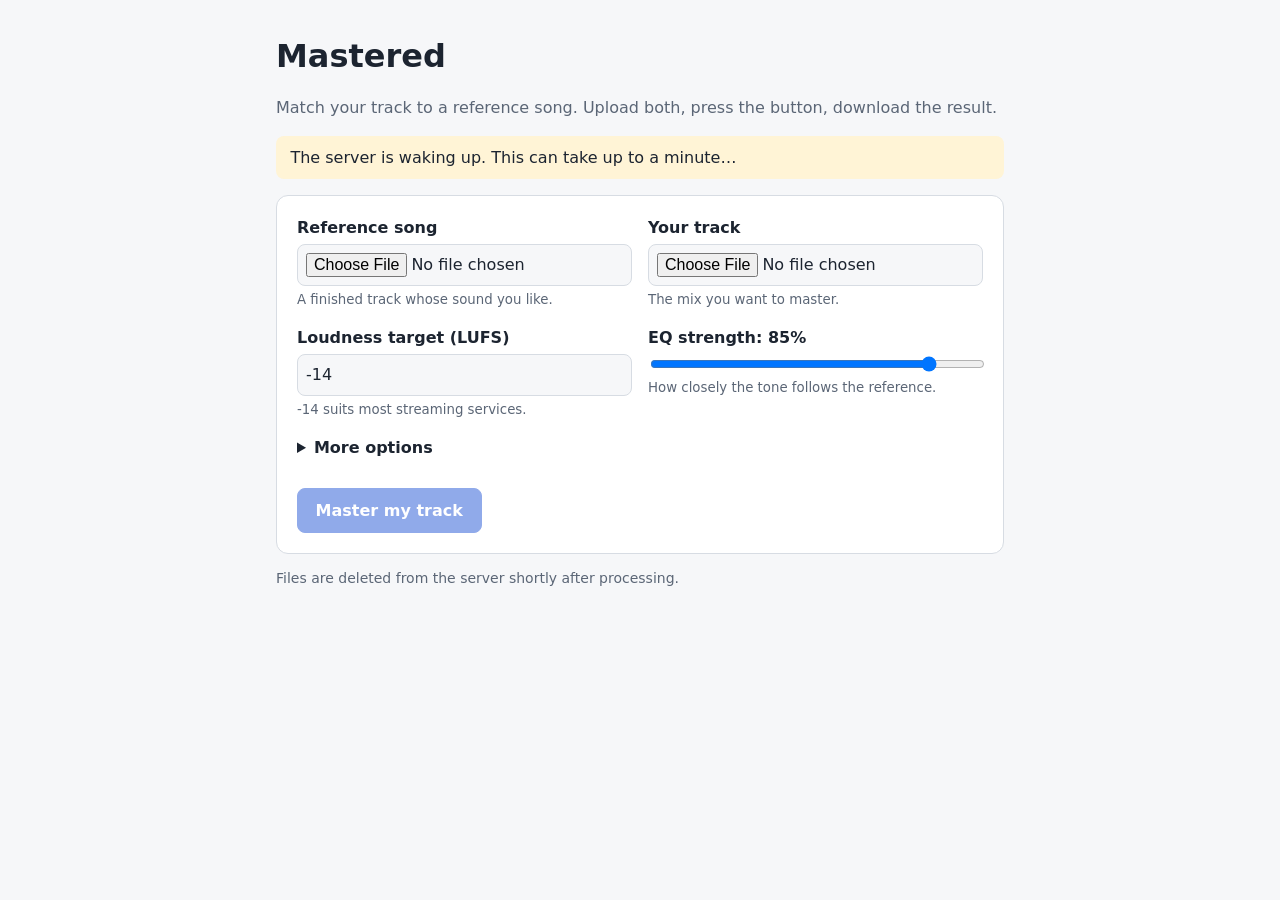
==== web/static/index.html @ 98c95085 "feat: Implement login functionality and account management UI" ====
<!doctype html>
<html lang="en">
<head>
<meta charset="utf-8">
<meta name="viewport" content="width=device-width, initial-scale=1">
<meta name="color-scheme" content="light dark">
<title>Mastered</title>
<link rel="stylesheet" href="style.css">
<script src="app.js" defer></script>
</head>
<body>
<header class="site-header">
  <h1>Mastered</h1>
  <p>Match your track to a reference song. Upload both, press the button, download the result.</p>
  <div id="account" class="account" hidden>
    <span id="account-name"></span>
    <button id="logout" type="button">Sign out</button>
  </div>
</header>
<main>
  <p id="server-status" class="notice" role="status">Connecting to the server…</p>

  <form id="job-form" novalidate>
    <div class="grid two">
      <div class="field">
        <label for="reference">Reference song</label>
        <input id="reference" name="reference" type="file" accept=".wav,audio/wav,audio/x-wav">
        <small>A finished track whose sound you like.</small>
      </div>
      <div class="field">
        <label for="track">Your track</label>
        <input id="track" name="track" type="file" accept=".wav,audio/wav,audio/x-wav">
        <small>The mix you want to master.</small>
      </div>
    </div>

    <p id="formats-hint" class="hint"></p>

    <div class="grid two">
      <div class="field">
        <label for="target">Loudness target (LUFS)</label>
        <input id="target" name="target_lufs" type="number" min="-60" max="-1" step="any" value="-14" list="target-presets">
        <datalist id="target-presets">
          <option value="-16"></option>
          <option value="-14"></option>
          <option value="-11"></option>
          <option value="-9"></option>
        </datalist>
        <small>-14 suits most streaming services.</small>
      </div>
      <div class="field">
        <label for="aggressiveness">EQ strength: <output id="aggressiveness-value">85%</output></label>
        <input id="aggressiveness" name="aggressiveness" type="range" min="0" max="100" step="5" value="85">
        <small>How closely the tone follows the reference.</small>
      </div>
    </div>

    <details>
      <summary>More options</summary>
      <div class="grid two">
        <div class="field">
          <label for="ceiling">Peak ceiling (dBTP)</label>
          <input id="ceiling" name="ceiling_db" type="number" min="-12" max="0" step="any" value="-1">
        </div>
        <div class="field">
          <label for="bands">Maximum EQ bands</label>
          <input id="bands" name="bands" type="number" min="0" max="32" step="1" value="8">
        </div>
        <div class="field">
          <label for="bit-depth">Output format</label>
          <select id="bit-depth" name="bit_depth">
            <option value="0">Same as your track</option>
            <option value="16">16-bit</option>
            <option value="24">24-bit</option>
            <option value="32">32-bit float</option>
          </select>
        </div>
        <div class="field">
          <label for="precision">Loudness precision</label>
          <select id="precision" name="precision">
            <option value="fast">Fast (about 0.25 LU)</option>
            <option value="normal" selected>Normal (about 0.1 LU)</option>
            <option value="high">High (about 0.05 LU, slower)</option>
          </select>
        </div>
      </div>
      <div class="checks">
        <label><input type="checkbox" id="mid-side" checked> Mid/side EQ</label>
        <label><input type="checkbox" id="match-width" checked> Match stereo width</label>
        <label><input type="checkbox" id="dynamics"> Match dynamics (multiband compression)</label>
        <label><input type="checkbox" id="soft-clip"> Soft clipper before the limiter</label>
        <label><input type="checkbox" id="dither" checked> Dither (16 and 24-bit)</label>
        <label><input type="checkbox" id="noise-shaping"> Noise shaping</label>
      </div>
    </details>

    <p id="form-message" class="form-error" role="alert" hidden></p>
    <button id="submit" type="submit" class="primary" disabled>Master my track</button>
  </form>

  <section id="progress-panel" class="panel" hidden aria-live="polite">
    <h2 id="progress-title">Working</h2>
    <progress id="progress-bar" max="100" value="0"></progress>
    <p id="progress-message"></p>
    <p class="hint">Mastering runs on a small free server, so longer songs can take a few minutes. You can leave this page open.</p>
    <button id="cancel" type="button">Cancel</button>
  </section>

  <section id="error-panel" class="panel error" hidden role="alert">
    <h2>Something went wrong</h2>
    <p id="error-message"></p>
    <button id="retry" type="button">Back to the form</button>
  </section>

  <section id="result-panel" class="panel" hidden>
    <h2>Your master is ready</h2>
    <p><a id="download" class="button primary" href="#" download>Download WAV</a></p>
    <ul id="warnings" class="warnings" hidden></ul>

    <section id="player" class="player" hidden aria-label="Listen to the result">
      <h3>Listen</h3>
      <div id="player-media"></div>
      <div class="player-row">
        <button id="play" type="button" class="primary">Play</button>
        <input id="seek" type="range" min="0" max="1000" step="1" value="0" aria-label="Seek">
        <span id="time" class="time">0:00 / 0:00</span>
      </div>
      <div class="player-row">
        <div class="segmented" role="group" aria-label="Which version to hear">
          <button id="hear-original" type="button" aria-pressed="false">Original</button>
          <button id="hear-mastered" type="button" aria-pressed="true">Mastered</button>
        </div>
        <label class="inline"><input type="checkbox" id="match-level" checked> Match loudness</label>
      </div>
      <p id="player-note" class="hint" role="status"></p>
    </section>

    <h3>Measurements</h3>
    <div class="table-wrap">
      <table>
        <thead>
          <tr><th scope="col">Track</th><th scope="col">Loudness</th><th scope="col">True peak</th><th scope="col">Range</th><th scope="col">Stereo correlation</th></tr>
        </thead>
        <tbody id="measurements"></tbody>
      </table>
    </div>
    <p id="gain-summary" class="hint"></p>

    <div id="charts"></div>

    <button id="again" type="button">Master another track</button>
  </section>
</main>
<footer class="site-footer">
  <p>Files are deleted from the server shortly after processing. <span id="limits"></span></p>
</footer>
</body>
</html>
---- web/static/style.css ----
:root {
  --bg: #f6f7f9;
  --surface: #ffffff;
  --text: #1c2430;
  --muted: #5b6676;
  --border: #d7dce3;
  --accent: #2457d6;
  --accent-text: #ffffff;
  --danger: #b3261e;
  --danger-bg: #fdecea;
  --warn-bg: #fff4d6;
  --curve-target: #8a94a6;
  --curve-fit: #2457d6;
}

@media (prefers-color-scheme: dark) {
  :root {
    --bg: #12161c;
    --surface: #1b212a;
    --text: #e8ecf2;
    --muted: #9aa5b5;
    --border: #2d3644;
    --accent: #6d98ff;
    --accent-text: #0b1020;
    --danger: #ff8a80;
    --danger-bg: #3a1d1b;
    --warn-bg: #3a3118;
    --curve-target: #8a94a6;
    --curve-fit: #6d98ff;
  }
}

* {
  box-sizing: border-box;
}

[hidden] {
  display: none !important;
}

body {
  margin: 0;
  background: var(--bg);
  color: var(--text);
  font: 16px/1.5 system-ui, -apple-system, "Segoe UI", Roboto, sans-serif;
}

.site-header,
main,
.site-footer {
  max-width: 760px;
  margin: 0 auto;
  padding: 0 1rem;
}

.site-header {
  padding-top: 2rem;
}

.site-header h1 {
  margin: 0 0 0.25rem;
  font-size: 2rem;
}

.site-header p,
.site-footer p,
small,
.hint {
  color: var(--muted);
}

.site-footer {
  padding-bottom: 2rem;
  font-size: 0.875rem;
}

form,
.panel {
  background: var(--surface);
  border: 1px solid var(--border);
  border-radius: 12px;
  padding: 1.25rem;
  margin-top: 1rem;
}

.panel.error {
  border-color: var(--danger);
  background: var(--danger-bg);
}

.panel h2,
.panel h3 {
  margin-top: 0;
}

.notice {
  margin: 1rem 0 0;
  padding: 0.6rem 0.9rem;
  border-radius: 8px;
  background: var(--warn-bg);
}

.grid {
  display: grid;
  gap: 1rem;
  margin-bottom: 1rem;
}

.grid.two {
  grid-template-columns: repeat(auto-fit, minmax(260px, 1fr));
}

.field {
  display: flex;
  flex-direction: column;
  gap: 0.25rem;
}

label {
  font-weight: 600;
}

input[type="number"],
input[type="file"],
select {
  width: 100%;
  padding: 0.5rem;
  border: 1px solid var(--border);
  border-radius: 8px;
  background: var(--bg);
  color: var(--text);
  font: inherit;
}

input[type="range"] {
  width: 100%;
}

details {
  margin-bottom: 1rem;
}

summary {
  cursor: pointer;
  font-weight: 600;
  margin-bottom: 0.75rem;
}

.checks {
  display: grid;
  gap: 0.4rem;
}

.checks label {
  font-weight: 400;
}

button,
.button {
  display: inline-block;
  padding: 0.6rem 1.1rem;
  border: 1px solid var(--border);
  border-radius: 8px;
  background: var(--surface);
  color: var(--text);
  font: inherit;
  text-decoration: none;
  cursor: pointer;
}

button.primary,
.button.primary {
  border-color: var(--accent);
  background: var(--accent);
  color: var(--accent-text);
  font-weight: 600;
}

button:disabled {
  opacity: 0.5;
  cursor: not-allowed;
}

:focus-visible {
  outline: 3px solid var(--accent);
  outline-offset: 2px;
}

progress {
  width: 100%;
  height: 1.1rem;
}

.table-wrap {
  overflow-x: auto;
}

table {
  width: 100%;
  border-collapse: collapse;
  font-size: 0.95rem;
}

th,
td {
  padding: 0.4rem 0.6rem;
  border-bottom: 1px solid var(--border);
  text-align: right;
  white-space: nowrap;
}

th:first-child,
td:first-child {
  text-align: left;
}

.warnings {
  padding: 0.6rem 0.9rem 0.6rem 2rem;
  border-radius: 8px;
  background: var(--warn-bg);
}

.chart-block {
  margin: 1.5rem 0;
}

.chart-block svg {
  display: block;
  width: 100%;
  height: auto;
}

.chart-axis {
  stroke: var(--border);
  stroke-width: 1;
}

.chart-label {
  fill: var(--muted);
  font-size: 11px;
}

.chart-target {
  fill: none;
  stroke: var(--curve-target);
  stroke-width: 2;
  stroke-dasharray: 5 4;
}

.chart-fit {
  fill: none;
  stroke: var(--curve-fit);
  stroke-width: 2.5;
}

.legend {
  display: flex;
  gap: 1rem;
  font-size: 0.875rem;
  color: var(--muted);
}

.form-error {
  margin: 0 0 1rem;
  padding: 0.6rem 0.9rem;
  border-radius: 8px;
  background: var(--danger-bg);
  color: var(--danger);
}

.hint {
  margin: 0.25rem 0 1rem;
}

.player {
  margin: 1.5rem 0;
}

.player-row {
  display: flex;
  flex-wrap: wrap;
  align-items: center;
  gap: 0.75rem;
  margin-bottom: 0.75rem;
}

.player-row input[type="range"] {
  flex: 1 1 160px;
  min-width: 120px;
}

.time {
  min-width: 5.5rem;
  color: var(--muted);
  font-variant-numeric: tabular-nums;
  text-align: right;
}

.segmented {
  display: inline-flex;
}

.segmented button {
  border-radius: 0;
}

.segmented button:first-child {
  border-radius: 8px 0 0 8px;
}

.segmented button:last-child {
  border-radius: 0 8px 8px 0;
  margin-left: -1px;
}

.segmented button[aria-pressed="true"] {
  border-color: var(--accent);
  background: var(--accent);
  color: var(--accent-text);
  font-weight: 600;
}

label.inline {
  display: inline-flex;
  align-items: center;
  gap: 0.4rem;
  font-weight: 400;
}

.account {
  display: flex;
  flex-wrap: wrap;
  align-items: center;
  gap: 0.75rem;
  margin-top: 0.75rem;
  color: var(--muted);
}

.login {
  max-width: 420px;
  margin-left: auto;
  margin-right: auto;
}

.login .field {
  margin-bottom: 1rem;
}
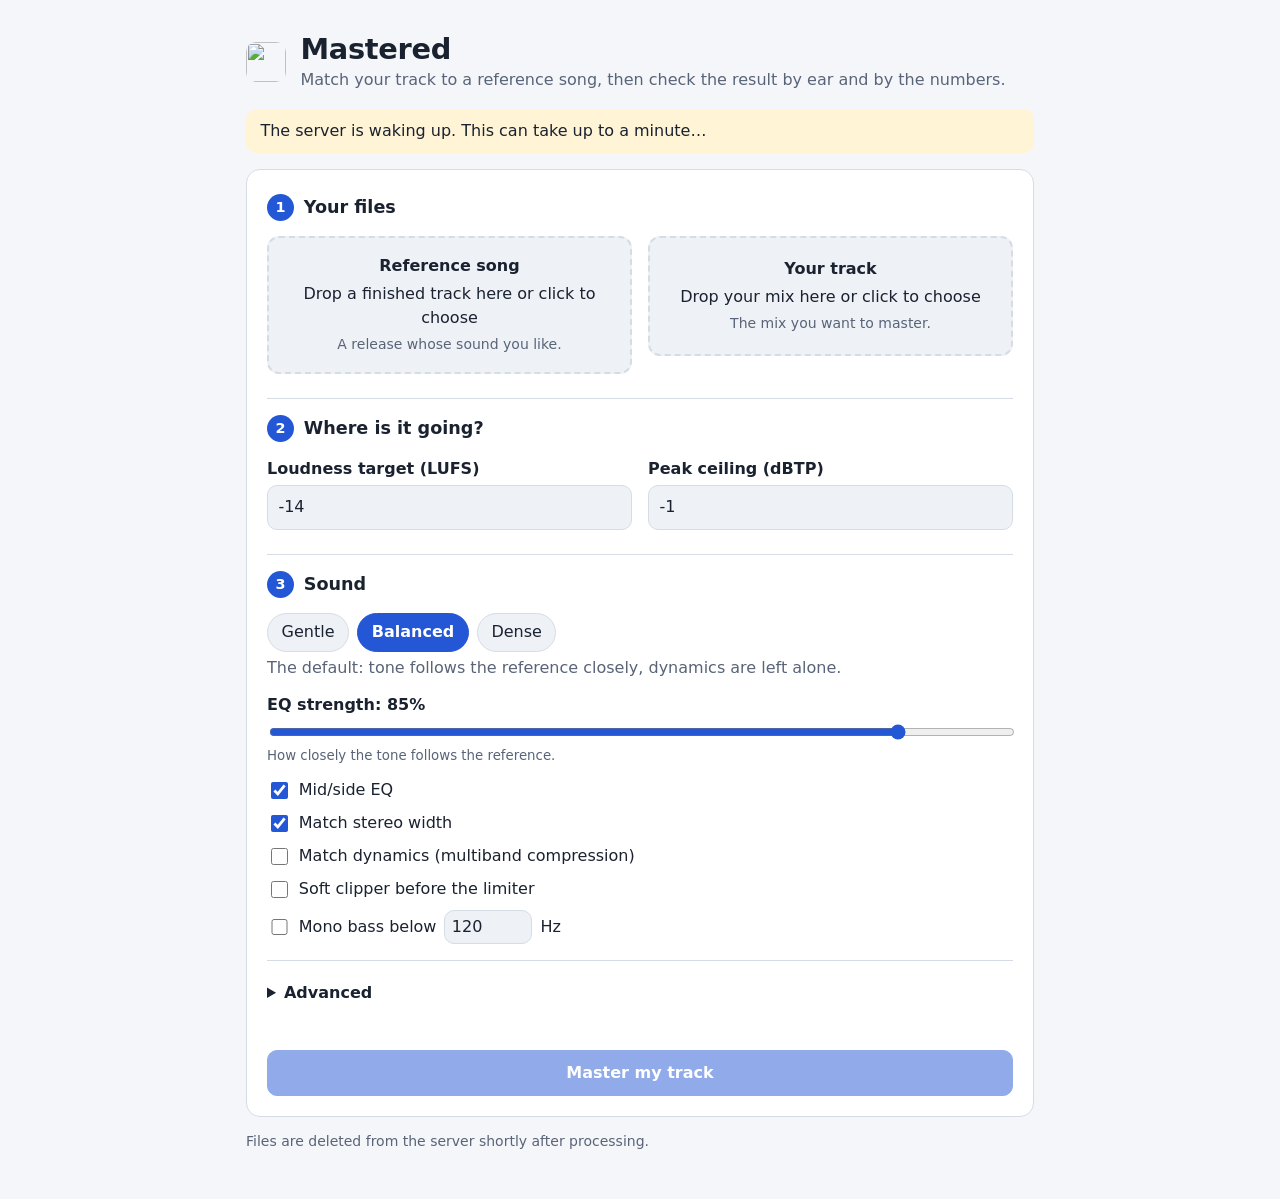
==== commit 30168d48: "Enhance UI and UX of the mastering tool" ====
--- a/web/static/index.html
+++ b/web/static/index.html
@@ -3,15 +3,21 @@
 <head>
 <meta charset="utf-8">
 <meta name="viewport" content="width=device-width, initial-scale=1">
-<meta name="color-scheme" content="light dark">
+<meta name="color-scheme" content="dark light">
+<link rel="icon" href="/favicon.svg" type="image/svg+xml">
 <title>Mastered</title>
 <link rel="stylesheet" href="style.css">
 <script src="app.js" defer></script>
 </head>
 <body>
 <header class="site-header">
-  <h1>Mastered</h1>
-  <p>Match your track to a reference song. Upload both, press the button, download the result.</p>
+  <div class="brand">
+    <img class="logo" src="/favicon.svg" alt="" width="40" height="40">
+    <div>
+      <h1>Mastered</h1>
+      <p>Match your track to a reference song, then check the result by ear and by the numbers.</p>
+    </div>
+  </div>
   <div id="account" class="account" hidden>
     <span id="account-name"></span>
     <button id="logout" type="button">Sign out</button>
@@ -21,47 +27,71 @@
   <p id="server-status" class="notice" role="status">Connecting to the server…</p>
 
   <form id="job-form" novalidate>
-    <div class="grid two">
-      <div class="field">
-        <label for="reference">Reference song</label>
-        <input id="reference" name="reference" type="file" accept=".wav,audio/wav,audio/x-wav">
-        <small>A finished track whose sound you like.</small>
-      </div>
-      <div class="field">
-        <label for="track">Your track</label>
-        <input id="track" name="track" type="file" accept=".wav,audio/wav,audio/x-wav">
-        <small>The mix you want to master.</small>
-      </div>
-    </div>
-
-    <p id="formats-hint" class="hint"></p>
-
-    <div class="grid two">
-      <div class="field">
-        <label for="target">Loudness target (LUFS)</label>
-        <input id="target" name="target_lufs" type="number" min="-60" max="-1" step="any" value="-14" list="target-presets">
-        <datalist id="target-presets">
-          <option value="-16"></option>
-          <option value="-14"></option>
-          <option value="-11"></option>
-          <option value="-9"></option>
-        </datalist>
-        <small>-14 suits most streaming services.</small>
-      </div>
+    <section class="step" aria-labelledby="step-files">
+      <h2 id="step-files"><span class="num">1</span>Your files</h2>
+      <div class="grid two">
+        <div class="field">
+          <label class="dropzone" id="drop-reference" for="reference">
+            <span class="drop-title">Reference song</span>
+            <span class="drop-name" id="reference-name">Drop a finished track here or click to choose</span>
+            <span class="drop-hint">A release whose sound you like.</span>
+          </label>
+          <input id="reference" name="reference" type="file" class="file-input" accept=".wav,audio/wav,audio/x-wav">
+        </div>
+        <div class="field">
+          <label class="dropzone" id="drop-track" for="track">
+            <span class="drop-title">Your track</span>
+            <span class="drop-name" id="track-name">Drop your mix here or click to choose</span>
+            <span class="drop-hint">The mix you want to master.</span>
+          </label>
+          <input id="track" name="track" type="file" class="file-input" accept=".wav,audio/wav,audio/x-wav">
+        </div>
+      </div>
+      <p id="formats-hint" class="hint"></p>
+    </section>
+
+    <section class="step" aria-labelledby="step-target">
+      <h2 id="step-target"><span class="num">2</span>Where is it going?</h2>
+      <div id="preset-chips" class="chips" role="group" aria-label="Loudness presets"></div>
+      <p id="preset-note" class="hint" role="status"></p>
+      <div class="grid two">
+        <div class="field">
+          <label for="target">Loudness target (LUFS)</label>
+          <input id="target" name="target_lufs" type="number" min="-60" max="-1" step="any" value="-14">
+        </div>
+        <div class="field">
+          <label for="ceiling">Peak ceiling (dBTP)</label>
+          <input id="ceiling" name="ceiling_db" type="number" min="-12" max="0" step="any" value="-1">
+        </div>
+      </div>
+    </section>
+
+    <section class="step" aria-labelledby="step-sound">
+      <h2 id="step-sound"><span class="num">3</span>Sound</h2>
+      <div class="chips" role="group" aria-label="Style">
+        <button type="button" class="chip" data-style="gentle" aria-pressed="false">Gentle</button>
+        <button type="button" class="chip" data-style="balanced" aria-pressed="true">Balanced</button>
+        <button type="button" class="chip" data-style="punchy" aria-pressed="false">Dense</button>
+      </div>
+      <p id="style-note" class="hint"></p>
       <div class="field">
         <label for="aggressiveness">EQ strength: <output id="aggressiveness-value">85%</output></label>
         <input id="aggressiveness" name="aggressiveness" type="range" min="0" max="100" step="5" value="85">
         <small>How closely the tone follows the reference.</small>
       </div>
-    </div>
-
-    <details>
-      <summary>More options</summary>
+      <div class="checks">
+        <label><input type="checkbox" id="mid-side" checked> Mid/side EQ</label>
+        <label><input type="checkbox" id="match-width" checked> Match stereo width</label>
+        <label><input type="checkbox" id="dynamics"> Match dynamics (multiband compression)</label>
+        <label><input type="checkbox" id="soft-clip"> Soft clipper before the limiter</label>
+        <label class="with-input"><input type="checkbox" id="mono-bass"> Mono bass below
+          <input id="mono-bass-hz" type="number" min="20" max="500" step="10" value="120" aria-label="Mono bass frequency in hertz"> Hz</label>
+      </div>
+    </section>
+
+    <details class="step">
+      <summary>Advanced</summary>
       <div class="grid two">
-        <div class="field">
-          <label for="ceiling">Peak ceiling (dBTP)</label>
-          <input id="ceiling" name="ceiling_db" type="number" min="-12" max="0" step="any" value="-1">
-        </div>
         <div class="field">
           <label for="bands">Maximum EQ bands</label>
           <input id="bands" name="bands" type="number" min="0" max="32" step="1" value="8">
@@ -85,21 +115,18 @@
         </div>
       </div>
       <div class="checks">
-        <label><input type="checkbox" id="mid-side" checked> Mid/side EQ</label>
-        <label><input type="checkbox" id="match-width" checked> Match stereo width</label>
-        <label><input type="checkbox" id="dynamics"> Match dynamics (multiband compression)</label>
-        <label><input type="checkbox" id="soft-clip"> Soft clipper before the limiter</label>
         <label><input type="checkbox" id="dither" checked> Dither (16 and 24-bit)</label>
         <label><input type="checkbox" id="noise-shaping"> Noise shaping</label>
       </div>
     </details>
 
     <p id="form-message" class="form-error" role="alert" hidden></p>
-    <button id="submit" type="submit" class="primary" disabled>Master my track</button>
+    <button id="submit" type="submit" class="primary wide" disabled>Master my track</button>
   </form>
 
   <section id="progress-panel" class="panel" hidden aria-live="polite">
     <h2 id="progress-title">Working</h2>
+    <ol id="progress-steps" class="steps-list"></ol>
     <progress id="progress-bar" max="100" value="0"></progress>
     <p id="progress-message"></p>
     <p class="hint">Mastering runs on a small free server, so longer songs can take a few minutes. You can leave this page open.</p>
@@ -112,14 +139,24 @@
     <button id="retry" type="button">Back to the form</button>
   </section>
 
-  <section id="result-panel" class="panel" hidden>
-    <h2>Your master is ready</h2>
-    <p><a id="download" class="button primary" href="#" download>Download WAV</a></p>
+  <section id="result-panel" class="result" hidden>
+    <div class="panel hero">
+      <div>
+        <h2>Your master is ready</h2>
+        <p id="hero-summary" class="hint"></p>
+      </div>
+      <a id="download" class="button primary" href="#" download>Download WAV</a>
+    </div>
+
+    <div id="stats" class="stats"></div>
     <ul id="warnings" class="warnings" hidden></ul>
 
-    <section id="player" class="player" hidden aria-label="Listen to the result">
-      <h3>Listen</h3>
+    <div class="panel" id="player" hidden>
+      <h3>Compare</h3>
       <div id="player-media"></div>
+      <div class="wave-wrap">
+        <canvas id="wave" class="wave" height="120" role="img" aria-label="Waveform of the selected version. Click to seek."></canvas>
+      </div>
       <div class="player-row">
         <button id="play" type="button" class="primary">Play</button>
         <input id="seek" type="range" min="0" max="1000" step="1" value="0" aria-label="Seek">
@@ -127,28 +164,51 @@
       </div>
       <div class="player-row">
         <div class="segmented" role="group" aria-label="Which version to hear">
-          <button id="hear-original" type="button" aria-pressed="false">Original</button>
-          <button id="hear-mastered" type="button" aria-pressed="true">Mastered</button>
+          <button id="hear-original" type="button" aria-pressed="false">A · Original</button>
+          <button id="hear-mastered" type="button" aria-pressed="true">B · Mastered</button>
         </div>
         <label class="inline"><input type="checkbox" id="match-level" checked> Match loudness</label>
       </div>
       <p id="player-note" class="hint" role="status"></p>
-    </section>
-
-    <h3>Measurements</h3>
-    <div class="table-wrap">
-      <table>
-        <thead>
-          <tr><th scope="col">Track</th><th scope="col">Loudness</th><th scope="col">True peak</th><th scope="col">Range</th><th scope="col">Stereo correlation</th></tr>
-        </thead>
-        <tbody id="measurements"></tbody>
-      </table>
-    </div>
-    <p id="gain-summary" class="hint"></p>
-
-    <div id="charts"></div>
-
-    <button id="again" type="button">Master another track</button>
+      <p class="hint keys">Keys: Space play or pause, A and B switch version, left and right arrows move 5 seconds.</p>
+    </div>
+
+    <div class="panel">
+      <h3>Measurements</h3>
+      <div class="table-wrap">
+        <table>
+          <thead>
+            <tr><th scope="col">Track</th><th scope="col">Loudness</th><th scope="col">True peak</th><th scope="col">Range</th><th scope="col">Peak to loudness</th><th scope="col">Stereo correlation</th><th scope="col">Mono fold</th></tr>
+          </thead>
+          <tbody id="measurements"></tbody>
+        </table>
+      </div>
+      <p id="gain-summary" class="hint"></p>
+      <p id="limiter-summary" class="hint"></p>
+    </div>
+
+    <div class="panel">
+      <h3>On streaming services</h3>
+      <p class="hint">Estimated level change if a service normalises this master to its target. Services differ in whether they also turn quiet tracks up.</p>
+      <div class="table-wrap">
+        <table>
+          <thead><tr><th scope="col">Service</th><th scope="col">Target</th><th scope="col">Level change</th><th scope="col">Peak ceiling</th></tr></thead>
+          <tbody id="platforms"></tbody>
+        </table>
+      </div>
+    </div>
+
+    <div class="panel">
+      <h3>Tone compared with the reference</h3>
+      <div id="spectrum"></div>
+    </div>
+
+    <div class="panel">
+      <h3>EQ</h3>
+      <div id="charts"></div>
+    </div>
+
+    <button id="again" type="button" class="wide">Master another track</button>
   </section>
 </main>
 <footer class="site-footer">
--- a/web/static/style.css
+++ b/web/static/style.css
@@ -1,32 +1,48 @@
 :root {
-  --bg: #f6f7f9;
-  --surface: #ffffff;
-  --text: #1c2430;
-  --muted: #5b6676;
-  --border: #d7dce3;
-  --accent: #2457d6;
-  --accent-text: #ffffff;
-  --danger: #b3261e;
-  --danger-bg: #fdecea;
-  --warn-bg: #fff4d6;
-  --curve-target: #8a94a6;
-  --curve-fit: #2457d6;
-}
-
-@media (prefers-color-scheme: dark) {
+  color-scheme: dark;
+  --bg: #0e1116;
+  --surface: #171c24;
+  --surface-2: #1e2530;
+  --text: #e9edf3;
+  --muted: #9ba6b6;
+  --border: #2a3342;
+  --accent: #6ea0ff;
+  --accent-strong: #4a82f5;
+  --accent-text: #08101f;
+  --good: #4cc38a;
+  --danger: #ff8a80;
+  --danger-bg: #3a1d1b;
+  --warn-bg: #3a3118;
+  --curve-target: #9ba6b6;
+  --curve-fit: #6ea0ff;
+  --curve-input: #8a94a6;
+  --curve-reference: #f0b35a;
+  --wave-back: #3a4558;
+  --wave-front: #6ea0ff;
+}
+
+@media (prefers-color-scheme: light) {
   :root {
-    --bg: #12161c;
-    --surface: #1b212a;
-    --text: #e8ecf2;
-    --muted: #9aa5b5;
-    --border: #2d3644;
-    --accent: #6d98ff;
-    --accent-text: #0b1020;
-    --danger: #ff8a80;
-    --danger-bg: #3a1d1b;
-    --warn-bg: #3a3118;
-    --curve-target: #8a94a6;
-    --curve-fit: #6d98ff;
+    color-scheme: light;
+    --bg: #f4f6f9;
+    --surface: #ffffff;
+    --surface-2: #eef1f6;
+    --text: #1a2230;
+    --muted: #596478;
+    --border: #d6dce6;
+    --accent: #2457d6;
+    --accent-strong: #1b45b0;
+    --accent-text: #ffffff;
+    --good: #12805a;
+    --danger: #b3261e;
+    --danger-bg: #fdecea;
+    --warn-bg: #fff4d6;
+    --curve-target: #6b7587;
+    --curve-fit: #2457d6;
+    --curve-input: #7b8598;
+    --curve-reference: #c27a0e;
+    --wave-back: #c3cbd9;
+    --wave-front: #2457d6;
   }
 }
 
@@ -42,13 +58,13 @@
   margin: 0;
   background: var(--bg);
   color: var(--text);
-  font: 16px/1.5 system-ui, -apple-system, "Segoe UI", Roboto, sans-serif;
+  font: 16px/1.55 system-ui, -apple-system, "Segoe UI", Roboto, "Helvetica Neue", sans-serif;
 }
 
 .site-header,
 main,
 .site-footer {
-  max-width: 760px;
+  max-width: 820px;
   margin: 0 auto;
   padding: 0 1rem;
 }
@@ -57,9 +73,22 @@
   padding-top: 2rem;
 }
 
+.brand {
+  display: flex;
+  align-items: center;
+  gap: 0.9rem;
+}
+
+.logo {
+  border-radius: 10px;
+  flex: none;
+}
+
 .site-header h1 {
-  margin: 0 0 0.25rem;
-  font-size: 2rem;
+  margin: 0;
+  font-size: 1.8rem;
+  line-height: 1.2;
+  letter-spacing: -0.01em;
 }
 
 .site-header p,
@@ -69,6 +98,10 @@
   color: var(--muted);
 }
 
+.site-header p {
+  margin: 0.1rem 0 0;
+}
+
 .site-footer {
   padding-bottom: 2rem;
   font-size: 0.875rem;
@@ -78,9 +111,43 @@
 .panel {
   background: var(--surface);
   border: 1px solid var(--border);
-  border-radius: 12px;
+  border-radius: 14px;
   padding: 1.25rem;
   margin-top: 1rem;
+}
+
+form#job-form {
+  padding: 0.5rem 1.25rem 1.25rem;
+}
+
+.step {
+  padding: 1rem 0;
+  border-bottom: 1px solid var(--border);
+}
+
+details.step {
+  border-bottom: 0;
+}
+
+.step h2 {
+  display: flex;
+  align-items: center;
+  gap: 0.6rem;
+  margin: 0 0 0.9rem;
+  font-size: 1.1rem;
+}
+
+.num {
+  display: inline-flex;
+  align-items: center;
+  justify-content: center;
+  width: 1.7rem;
+  height: 1.7rem;
+  border-radius: 50%;
+  background: var(--accent);
+  color: var(--accent-text);
+  font-size: 0.9rem;
+  font-weight: 700;
 }
 
 .panel.error {
@@ -96,18 +163,18 @@
 .notice {
   margin: 1rem 0 0;
   padding: 0.6rem 0.9rem;
-  border-radius: 8px;
+  border-radius: 10px;
   background: var(--warn-bg);
 }
 
 .grid {
   display: grid;
   gap: 1rem;
-  margin-bottom: 1rem;
+  margin-bottom: 0.5rem;
 }
 
 .grid.two {
-  grid-template-columns: repeat(auto-fit, minmax(260px, 1fr));
+  grid-template-columns: repeat(auto-fit, minmax(240px, 1fr));
 }
 
 .field {
@@ -121,38 +188,123 @@
 }
 
 input[type="number"],
-input[type="file"],
+input[type="text"],
+input[type="password"],
 select {
   width: 100%;
-  padding: 0.5rem;
+  padding: 0.55rem 0.65rem;
   border: 1px solid var(--border);
-  border-radius: 8px;
-  background: var(--bg);
+  border-radius: 10px;
+  background: var(--surface-2);
   color: var(--text);
   font: inherit;
 }
 
 input[type="range"] {
   width: 100%;
-}
-
-details {
-  margin-bottom: 1rem;
+  accent-color: var(--accent);
+}
+
+input[type="checkbox"] {
+  accent-color: var(--accent);
+  width: 1.05rem;
+  height: 1.05rem;
+}
+
+.file-input {
+  position: absolute;
+  width: 1px;
+  height: 1px;
+  opacity: 0;
+  overflow: hidden;
+  pointer-events: none;
+}
+
+.dropzone {
+  display: flex;
+  flex-direction: column;
+  justify-content: center;
+  gap: 0.2rem;
+  min-height: 7.5rem;
+  padding: 1rem;
+  border: 2px dashed var(--border);
+  border-radius: 12px;
+  background: var(--surface-2);
+  font-weight: 400;
+  text-align: center;
+  cursor: pointer;
+  transition: border-color 0.15s, background 0.15s;
+}
+
+.dropzone:hover,
+.dropzone.drag {
+  border-color: var(--accent);
+}
+
+.dropzone.filled {
+  border-style: solid;
+  border-color: var(--good);
+}
+
+.file-input:focus-visible + .dropzone,
+.field:focus-within .dropzone {
+  outline: 3px solid var(--accent);
+  outline-offset: 2px;
+}
+
+.drop-title {
+  font-weight: 700;
+}
+
+.drop-name {
+  overflow-wrap: anywhere;
+}
+
+.drop-hint {
+  color: var(--muted);
+  font-size: 0.875rem;
+}
+
+.chips {
+  display: flex;
+  flex-wrap: wrap;
+  gap: 0.5rem;
+}
+
+.chip {
+  padding: 0.4rem 0.85rem;
+  border-radius: 999px;
+}
+
+.chip[aria-pressed="true"] {
+  border-color: var(--accent);
+  background: var(--accent);
+  color: var(--accent-text);
+  font-weight: 600;
 }
 
 summary {
   cursor: pointer;
-  font-weight: 600;
-  margin-bottom: 0.75rem;
+  font-weight: 700;
+  padding: 0.25rem 0 0.75rem;
 }
 
 .checks {
   display: grid;
-  gap: 0.4rem;
+  gap: 0.5rem;
+  margin-top: 0.75rem;
 }
 
 .checks label {
+  display: flex;
+  align-items: center;
+  gap: 0.5rem;
   font-weight: 400;
+}
+
+.checks .with-input input[type="number"] {
+  width: 5.5rem;
+  padding: 0.25rem 0.4rem;
 }
 
 button,
@@ -160,12 +312,18 @@
   display: inline-block;
   padding: 0.6rem 1.1rem;
   border: 1px solid var(--border);
-  border-radius: 8px;
-  background: var(--surface);
+  border-radius: 10px;
+  background: var(--surface-2);
   color: var(--text);
   font: inherit;
+  text-align: center;
   text-decoration: none;
   cursor: pointer;
+}
+
+button:hover:not(:disabled),
+.button:hover {
+  border-color: var(--accent);
 }
 
 button.primary,
@@ -173,7 +331,18 @@
   border-color: var(--accent);
   background: var(--accent);
   color: var(--accent-text);
-  font-weight: 600;
+  font-weight: 700;
+}
+
+button.primary:hover:not(:disabled),
+.button.primary:hover {
+  background: var(--accent-strong);
+  border-color: var(--accent-strong);
+}
+
+.wide {
+  width: 100%;
+  margin-top: 1rem;
 }
 
 button:disabled {
@@ -188,7 +357,89 @@
 
 progress {
   width: 100%;
-  height: 1.1rem;
+  height: 0.9rem;
+  accent-color: var(--accent);
+}
+
+.steps-list {
+  display: flex;
+  flex-wrap: wrap;
+  gap: 0.4rem 1rem;
+  margin: 0 0 1rem;
+  padding: 0;
+  list-style: none;
+  color: var(--muted);
+}
+
+.steps-list li::before {
+  content: "○ ";
+}
+
+.steps-list li.done {
+  color: var(--good);
+}
+
+.steps-list li.done::before {
+  content: "● ";
+}
+
+.steps-list li.current {
+  color: var(--text);
+  font-weight: 700;
+}
+
+.steps-list li.current::before {
+  content: "◐ ";
+}
+
+.hero {
+  display: flex;
+  flex-wrap: wrap;
+  align-items: center;
+  justify-content: space-between;
+  gap: 1rem;
+}
+
+.hero h2 {
+  margin-bottom: 0.2rem;
+}
+
+.hero .hint {
+  margin: 0;
+}
+
+.stats {
+  display: grid;
+  grid-template-columns: repeat(auto-fit, minmax(170px, 1fr));
+  gap: 0.75rem;
+  margin-top: 1rem;
+}
+
+.stat {
+  padding: 0.9rem 1rem;
+  border: 1px solid var(--border);
+  border-radius: 12px;
+  background: var(--surface);
+}
+
+.stat .label {
+  color: var(--muted);
+  font-size: 0.85rem;
+}
+
+.stat .value {
+  font-size: 1.45rem;
+  font-weight: 700;
+  font-variant-numeric: tabular-nums;
+}
+
+.stat .sub {
+  color: var(--muted);
+  font-size: 0.85rem;
+}
+
+.stat.good .value {
+  color: var(--good);
 }
 
 .table-wrap {
@@ -203,10 +454,11 @@
 
 th,
 td {
-  padding: 0.4rem 0.6rem;
+  padding: 0.45rem 0.6rem;
   border-bottom: 1px solid var(--border);
   text-align: right;
   white-space: nowrap;
+  font-variant-numeric: tabular-nums;
 }
 
 th:first-child,
@@ -215,13 +467,18 @@
 }
 
 .warnings {
-  padding: 0.6rem 0.9rem 0.6rem 2rem;
-  border-radius: 8px;
+  margin: 1rem 0 0;
+  padding: 0.7rem 1rem 0.7rem 2rem;
+  border-radius: 10px;
   background: var(--warn-bg);
 }
 
 .chart-block {
-  margin: 1.5rem 0;
+  margin: 1.25rem 0;
+}
+
+.chart-block h4 {
+  margin: 0 0 0.5rem;
 }
 
 .chart-block svg {
@@ -247,33 +504,62 @@
   stroke-dasharray: 5 4;
 }
 
-.chart-fit {
+.chart-fit,
+.chart-output {
   fill: none;
   stroke: var(--curve-fit);
   stroke-width: 2.5;
 }
 
+.chart-input {
+  fill: none;
+  stroke: var(--curve-input);
+  stroke-width: 2;
+}
+
+.chart-reference {
+  fill: none;
+  stroke: var(--curve-reference);
+  stroke-width: 2;
+  stroke-dasharray: 5 4;
+}
+
 .legend {
   display: flex;
-  gap: 1rem;
+  flex-wrap: wrap;
+  gap: 0.25rem 1rem;
   font-size: 0.875rem;
   color: var(--muted);
 }
 
 .form-error {
-  margin: 0 0 1rem;
+  margin: 1rem 0 0;
   padding: 0.6rem 0.9rem;
-  border-radius: 8px;
+  border-radius: 10px;
   background: var(--danger-bg);
   color: var(--danger);
 }
 
 .hint {
-  margin: 0.25rem 0 1rem;
-}
-
-.player {
-  margin: 1.5rem 0;
+  margin: 0.25rem 0 0.75rem;
+}
+
+.hint:empty {
+  display: none;
+}
+
+.wave-wrap {
+  margin: 0.5rem 0 0.75rem;
+}
+
+.wave {
+  display: block;
+  width: 100%;
+  height: 120px;
+  border-radius: 10px;
+  background: var(--surface-2);
+  cursor: pointer;
+  touch-action: none;
 }
 
 .player-row {
@@ -305,11 +591,11 @@
 }
 
 .segmented button:first-child {
-  border-radius: 8px 0 0 8px;
+  border-radius: 10px 0 0 10px;
 }
 
 .segmented button:last-child {
-  border-radius: 0 8px 8px 0;
+  border-radius: 0 10px 10px 0;
   margin-left: -1px;
 }
 
@@ -317,7 +603,7 @@
   border-color: var(--accent);
   background: var(--accent);
   color: var(--accent-text);
-  font-weight: 600;
+  font-weight: 700;
 }
 
 label.inline {
@@ -325,6 +611,10 @@
   align-items: center;
   gap: 0.4rem;
   font-weight: 400;
+}
+
+.keys {
+  font-size: 0.85rem;
 }
 
 .account {
@@ -345,3 +635,19 @@
 .login .field {
   margin-bottom: 1rem;
 }
+
+@media (max-width: 520px) {
+  .hero .button {
+    width: 100%;
+  }
+
+  .stat .value {
+    font-size: 1.25rem;
+  }
+}
+
+@media (prefers-reduced-motion: reduce) {
+  .dropzone {
+    transition: none;
+  }
+}
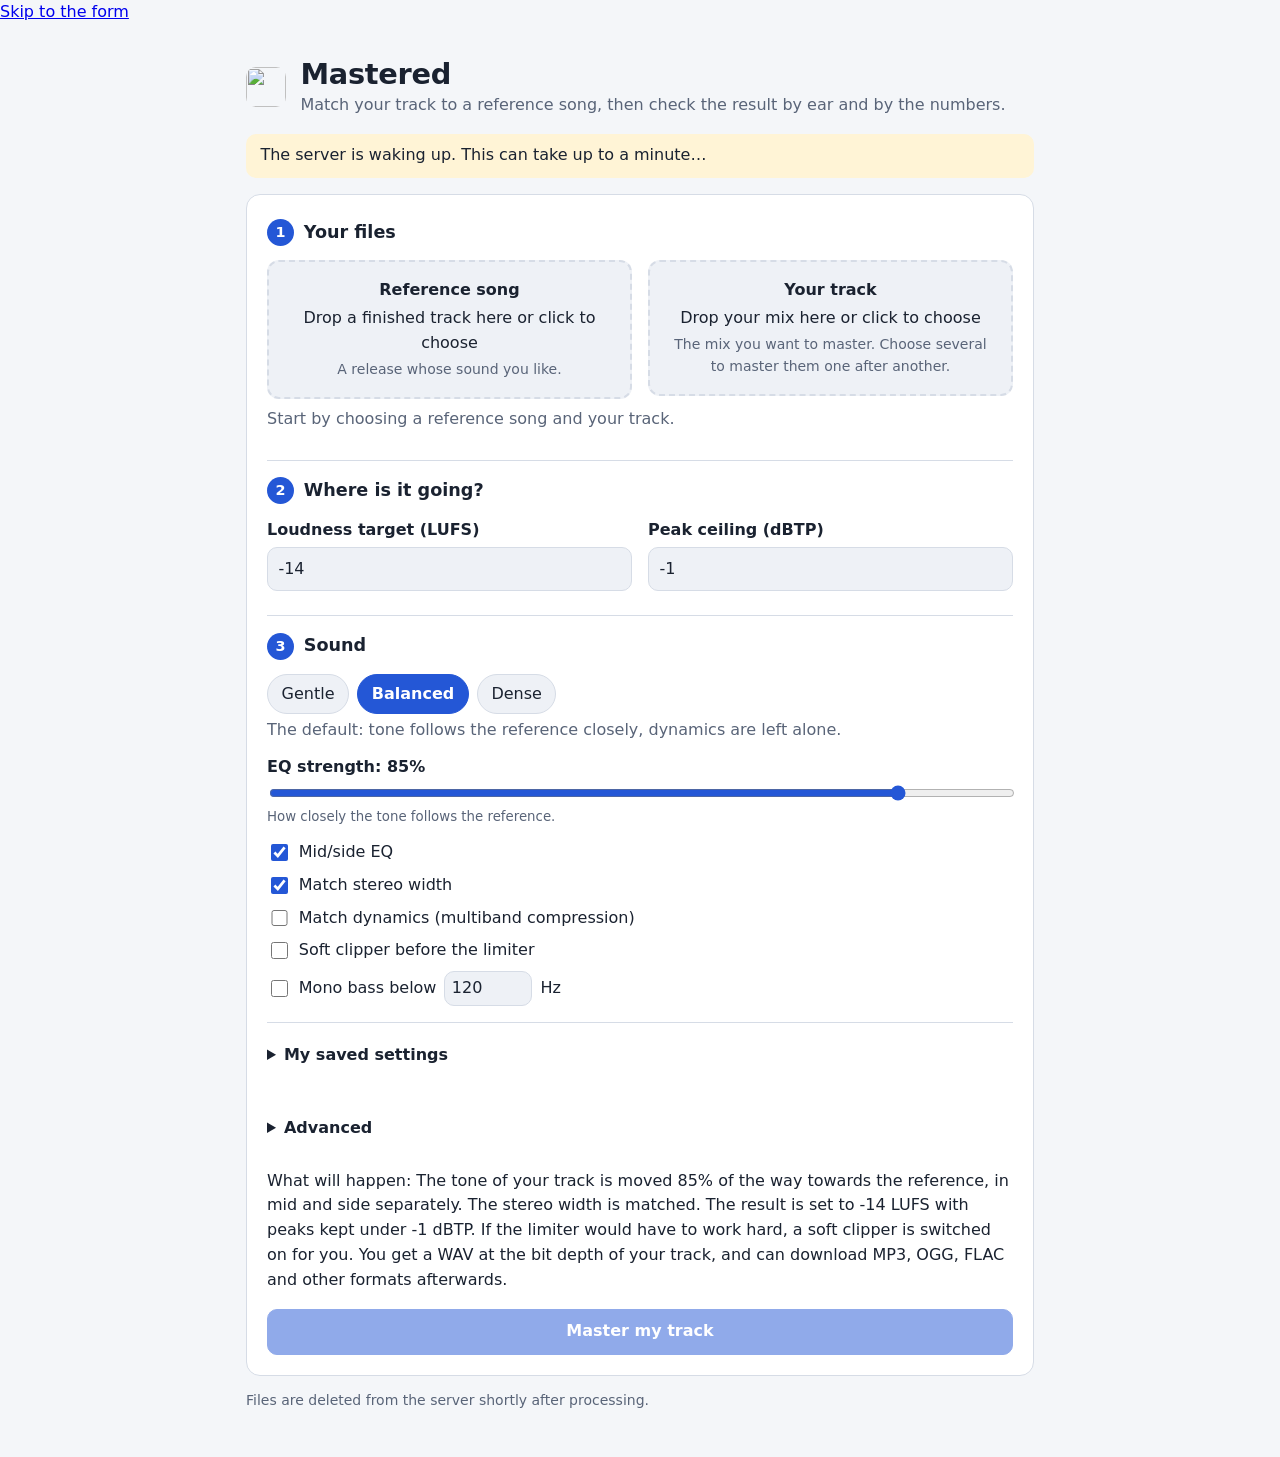
==== commit 2fc2b3dd: "feat: Enhance job form with multiple file uploads, saved settings management, and export options" ====
--- a/web/static/index.html
+++ b/web/static/index.html
@@ -10,6 +10,7 @@
 <script src="app.js" defer></script>
 </head>
 <body>
+<a class="skip-link" href="#job-form">Skip to the form</a>
 <header class="site-header">
   <div class="brand">
     <img class="logo" src="/favicon.svg" alt="" width="40" height="40">
@@ -36,18 +37,19 @@
             <span class="drop-name" id="reference-name">Drop a finished track here or click to choose</span>
             <span class="drop-hint">A release whose sound you like.</span>
           </label>
-          <input id="reference" name="reference" type="file" class="file-input" accept=".wav,audio/wav,audio/x-wav">
+          <input id="reference" name="reference" type="file" class="file-input" accept=".wav,.mp3,.flac,.m4a,.ogg,.aac,audio/*">
         </div>
         <div class="field">
           <label class="dropzone" id="drop-track" for="track">
             <span class="drop-title">Your track</span>
             <span class="drop-name" id="track-name">Drop your mix here or click to choose</span>
-            <span class="drop-hint">The mix you want to master.</span>
+            <span class="drop-hint">The mix you want to master. Choose several to master them one after another.</span>
           </label>
-          <input id="track" name="track" type="file" class="file-input" accept=".wav,audio/wav,audio/x-wav">
+          <input id="track" name="track" type="file" class="file-input" accept=".wav,.mp3,.flac,.m4a,.ogg,.aac,audio/*" multiple>
         </div>
       </div>
       <p id="formats-hint" class="hint"></p>
+      <p id="ready-hint" class="hint" role="status"></p>
     </section>
 
     <section class="step" aria-labelledby="step-target">
@@ -89,6 +91,26 @@
       </div>
     </section>
 
+    <details class="step" id="saved-details">
+      <summary>My saved settings</summary>
+      <p class="hint">Keep your favourite combinations in this browser and bring them back with one click.</p>
+      <div class="saved-settings">
+        <div class="field">
+          <label for="saved-select">Saved</label>
+          <select id="saved-select"><option value="">Choose a saved setting…</option></select>
+        </div>
+        <div class="field">
+          <label for="saved-name">Name</label>
+          <input id="saved-name" type="text" maxlength="40" autocomplete="off" placeholder="For example: Club master">
+        </div>
+        <div class="saved-buttons">
+          <button id="saved-save" type="button">Save current</button>
+          <button id="saved-delete" type="button">Delete</button>
+        </div>
+      </div>
+      <p id="saved-note" class="hint" role="status"></p>
+    </details>
+
     <details class="step">
       <summary>Advanced</summary>
       <div class="grid two">
@@ -97,29 +119,35 @@
           <input id="bands" name="bands" type="number" min="0" max="32" step="1" value="8">
         </div>
         <div class="field">
-          <label for="bit-depth">Output format</label>
+          <label for="bit-depth">WAV bit depth</label>
           <select id="bit-depth" name="bit_depth">
             <option value="0">Same as your track</option>
             <option value="16">16-bit</option>
             <option value="24">24-bit</option>
             <option value="32">32-bit float</option>
           </select>
+          <small>MP3, OGG, FLAC and more are available to download after mastering.</small>
         </div>
         <div class="field">
           <label for="precision">Loudness precision</label>
           <select id="precision" name="precision">
-            <option value="fast">Fast (about 0.25 LU)</option>
-            <option value="normal" selected>Normal (about 0.1 LU)</option>
-            <option value="high">High (about 0.05 LU, slower)</option>
+            <option value="fast">Fast (within about 0.1 LU)</option>
+            <option value="normal" selected>Normal (within 0.02 LU)</option>
+            <option value="high">High (within 0.01 LU, slower)</option>
           </select>
         </div>
       </div>
       <div class="checks">
         <label><input type="checkbox" id="dither" checked> Dither (16 and 24-bit)</label>
         <label><input type="checkbox" id="noise-shaping"> Noise shaping</label>
+        <label><input type="checkbox" id="auto-clip" checked> Switch the soft clipper on automatically when the limiter would work hard</label>
+        <label><input type="checkbox" id="auto-mono-bass" checked> Make the bass mono automatically when it is out of phase</label>
+        <label><input type="checkbox" id="dual-mono"> Measure mono files as dual mono (+3 LU)</label>
+        <label><input type="checkbox" id="bass-limiter"> Limit the bass separately (experimental)</label>
       </div>
     </details>
 
+    <aside id="plan-summary" class="summary" aria-live="polite"></aside>
     <p id="form-message" class="form-error" role="alert" hidden></p>
     <button id="submit" type="submit" class="primary wide" disabled>Master my track</button>
   </form>
@@ -127,8 +155,10 @@
   <section id="progress-panel" class="panel" hidden aria-live="polite">
     <h2 id="progress-title">Working</h2>
     <ol id="progress-steps" class="steps-list"></ol>
+    <p id="batch-status" class="hint" hidden></p>
     <progress id="progress-bar" max="100" value="0"></progress>
     <p id="progress-message"></p>
+    <p id="progress-eta" class="hint"></p>
     <p class="hint">Mastering runs on a small free server, so longer songs can take a few minutes. You can leave this page open.</p>
     <button id="cancel" type="button">Cancel</button>
   </section>
@@ -140,6 +170,10 @@
   </section>
 
   <section id="result-panel" class="result" hidden>
+    <div id="batch-bar" class="panel" hidden>
+      <h3>Your tracks</h3>
+      <div id="batch-list" class="chips" role="group" aria-label="Choose which master to view"></div>
+    </div>
     <div class="panel hero">
       <div>
         <h2>Your master is ready</h2>
@@ -149,10 +183,36 @@
     </div>
 
     <div id="stats" class="stats"></div>
+    <ul id="notes" class="notes" hidden></ul>
     <ul id="warnings" class="warnings" hidden></ul>
+
+    <div class="panel" id="export-panel">
+      <h3>Download in another format</h3>
+      <div class="grid two">
+        <div class="field">
+          <label for="export-format">Format</label>
+          <select id="export-format"></select>
+        </div>
+        <div class="field">
+          <label for="export-quality">Quality</label>
+          <select id="export-quality"></select>
+        </div>
+      </div>
+      <p id="export-description" class="hint"></p>
+      <button id="export-button" type="button" class="primary">Prepare and download</button>
+      <p id="export-status" class="hint" role="status"></p>
+      <ul id="export-list" class="export-list"></ul>
+      <p class="links">
+        <a id="report-txt" class="button" href="#" download>Report (.txt)</a>
+        <a id="report-json" class="button" href="#" download>Report (.json)</a>
+        <a id="eq-reaeq" class="button" href="#" download hidden>EQ for ReaEQ</a>
+        <a id="eq-apo" class="button" href="#" download hidden>EQ for Equalizer APO</a>
+      </p>
+    </div>
 
     <div class="panel" id="player" hidden>
       <h3>Compare</h3>
+      <p id="player-mode" class="hint"></p>
       <div id="player-media"></div>
       <div class="wave-wrap">
         <canvas id="wave" class="wave" height="120" role="img" aria-label="Waveform of the selected version. Click to seek."></canvas>
@@ -201,6 +261,13 @@
     <div class="panel">
       <h3>Tone compared with the reference</h3>
       <div id="spectrum"></div>
+      <div class="table-wrap" id="tone-table-wrap" hidden>
+        <table>
+          <thead><tr><th scope="col">Region</th><th scope="col">Your track vs reference</th><th scope="col">Master vs reference</th></tr></thead>
+          <tbody id="tone-regions"></tbody>
+        </table>
+      </div>
+      <p class="hint">Differences in the average level of each region, with the overall level taken out. Closer to 0 dB means closer to the reference.</p>
     </div>
 
     <div class="panel">
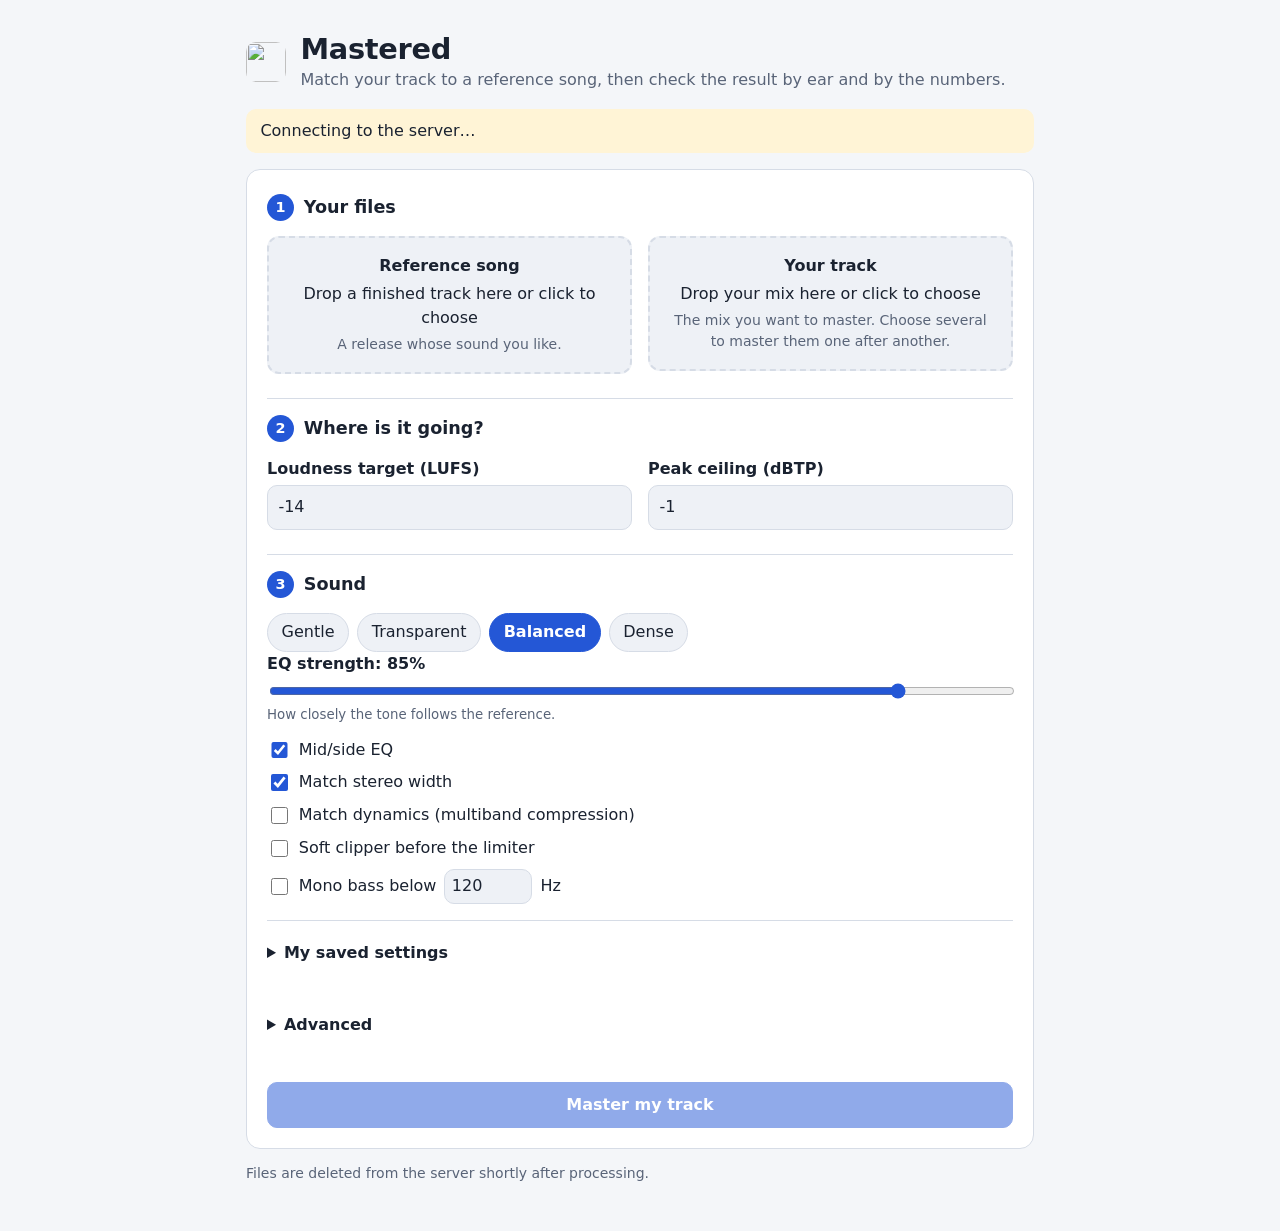
==== commit 06c97a6c: "feat: Update index.html to use module script for app.js and add new UI elements" ====
--- a/web/static/index.html
+++ b/web/static/index.html
@@ -7,7 +7,7 @@
 <link rel="icon" href="/favicon.svg" type="image/svg+xml">
 <title>Mastered</title>
 <link rel="stylesheet" href="style.css">
-<script src="app.js" defer></script>
+<script type="module" src="js/app.js"></script>
 </head>
 <body>
 <a class="skip-link" href="#job-form">Skip to the form</a>
@@ -72,6 +72,7 @@
       <h2 id="step-sound"><span class="num">3</span>Sound</h2>
       <div class="chips" role="group" aria-label="Style">
         <button type="button" class="chip" data-style="gentle" aria-pressed="false">Gentle</button>
+        <button type="button" class="chip" data-style="transparent" aria-pressed="false">Transparent</button>
         <button type="button" class="chip" data-style="balanced" aria-pressed="true">Balanced</button>
         <button type="button" class="chip" data-style="punchy" aria-pressed="false">Dense</button>
       </div>
@@ -143,6 +144,7 @@
         <label><input type="checkbox" id="auto-clip" checked> Switch the soft clipper on automatically when the limiter would work hard</label>
         <label><input type="checkbox" id="auto-mono-bass" checked> Make the bass mono automatically when it is out of phase</label>
         <label><input type="checkbox" id="dual-mono"> Measure mono files as dual mono (+3 LU)</label>
+        <label><input type="checkbox" id="transparent"> Transparent mode: small EQ moves, no compression, no width change</label>
         <label><input type="checkbox" id="bass-limiter"> Limit the bass separately (experimental)</label>
       </div>
     </details>
@@ -183,6 +185,7 @@
     </div>
 
     <div id="stats" class="stats"></div>
+    <ul id="changes" class="notes" hidden></ul>
     <ul id="notes" class="notes" hidden></ul>
     <ul id="warnings" class="warnings" hidden></ul>
 
@@ -199,6 +202,10 @@
         </div>
       </div>
       <p id="export-description" class="hint"></p>
+      <div class="checks">
+        <label><input type="checkbox" id="export-48k"> Deliver at 48 kHz (video and broadcast)</label>
+        <label><input type="checkbox" id="export-tags"> Keep title, artist and album from the source file</label>
+      </div>
       <button id="export-button" type="button" class="primary">Prepare and download</button>
       <p id="export-status" class="hint" role="status"></p>
       <ul id="export-list" class="export-list"></ul>
--- a/web/static/style.css
+++ b/web/static/style.css
@@ -431,6 +431,7 @@
   font-size: 1.45rem;
   font-weight: 700;
   font-variant-numeric: tabular-nums;
+  overflow-wrap: anywhere;
 }
 
 .stat .sub {
@@ -651,3 +652,183 @@
     transition: none;
   }
 }
+
+.skip-link {
+  position: absolute;
+  left: 0.5rem;
+  top: -4rem;
+  z-index: 10;
+  padding: 0.5rem 0.9rem;
+  border-radius: 10px;
+  background: var(--accent);
+  color: var(--accent-text);
+  font-weight: 700;
+  text-decoration: none;
+}
+
+.skip-link:focus {
+  top: 0.5rem;
+}
+
+.summary {
+  margin-top: 1rem;
+  padding: 0.75rem 1rem;
+  border: 1px solid var(--border);
+  border-left: 4px solid var(--accent);
+  border-radius: 10px;
+  background: var(--surface-2);
+  color: var(--text);
+  font-size: 0.95rem;
+}
+
+.summary:empty {
+  display: none;
+}
+
+.saved-settings {
+  display: grid;
+  grid-template-columns: repeat(auto-fit, minmax(200px, 1fr));
+  gap: 1rem;
+  align-items: end;
+}
+
+.saved-buttons {
+  display: flex;
+  flex-wrap: wrap;
+  gap: 0.5rem;
+}
+
+.notes {
+  margin: 1rem 0 0;
+  padding: 0.7rem 1rem 0.7rem 2rem;
+  border-radius: 10px;
+  background: var(--surface-2);
+  border: 1px solid var(--border);
+}
+
+.export-list {
+  display: grid;
+  gap: 0.5rem;
+  margin: 0.75rem 0 0;
+  padding: 0;
+  list-style: none;
+}
+
+.export-list li {
+  display: flex;
+  flex-wrap: wrap;
+  align-items: center;
+  justify-content: space-between;
+  gap: 0.5rem 1rem;
+  padding: 0.6rem 0.8rem;
+  border: 1px solid var(--border);
+  border-radius: 10px;
+  background: var(--surface-2);
+  font-size: 0.92rem;
+}
+
+.links {
+  display: flex;
+  flex-wrap: wrap;
+  gap: 0.5rem;
+  margin: 1rem 0 0;
+}
+
+.links .button {
+  padding: 0.45rem 0.8rem;
+  font-size: 0.92rem;
+}
+
+#export-button {
+  margin-top: 0.25rem;
+}
+
+select:disabled {
+  opacity: 0.6;
+}
+
+.chip:disabled {
+  text-decoration: line-through;
+}
+
+#batch-list {
+  margin-top: 0.25rem;
+}
+
+.dropzone .drop-name {
+  max-height: 6.5rem;
+  overflow-y: auto;
+}
+
+@media (pointer: coarse) {
+  button,
+  .button,
+  select,
+  input[type="number"],
+  input[type="text"] {
+    min-height: 2.75rem;
+  }
+
+  input[type="checkbox"] {
+    width: 1.35rem;
+    height: 1.35rem;
+  }
+
+  .checks label {
+    min-height: 2.75rem;
+  }
+
+  .player-row input[type="range"] {
+    min-height: 2.5rem;
+  }
+}
+
+@media (max-width: 640px) {
+  .site-header {
+    padding-top: 1.25rem;
+  }
+
+  .site-header h1 {
+    font-size: 1.5rem;
+  }
+
+  form#job-form {
+    padding: 0.25rem 0.9rem 1rem;
+  }
+
+  .panel {
+    padding: 1rem;
+  }
+
+  .stats {
+    grid-template-columns: repeat(2, 1fr);
+  }
+
+  .player-row {
+    gap: 0.5rem;
+  }
+
+  .segmented button {
+    flex: 1;
+  }
+
+  .segmented {
+    width: 100%;
+  }
+
+  .export-list li .button,
+  #export-button,
+  #download {
+    width: 100%;
+  }
+
+  .links .button {
+    flex: 1 1 45%;
+  }
+}
+
+@media (max-width: 380px) {
+  .stats {
+    grid-template-columns: 1fr;
+  }
+}
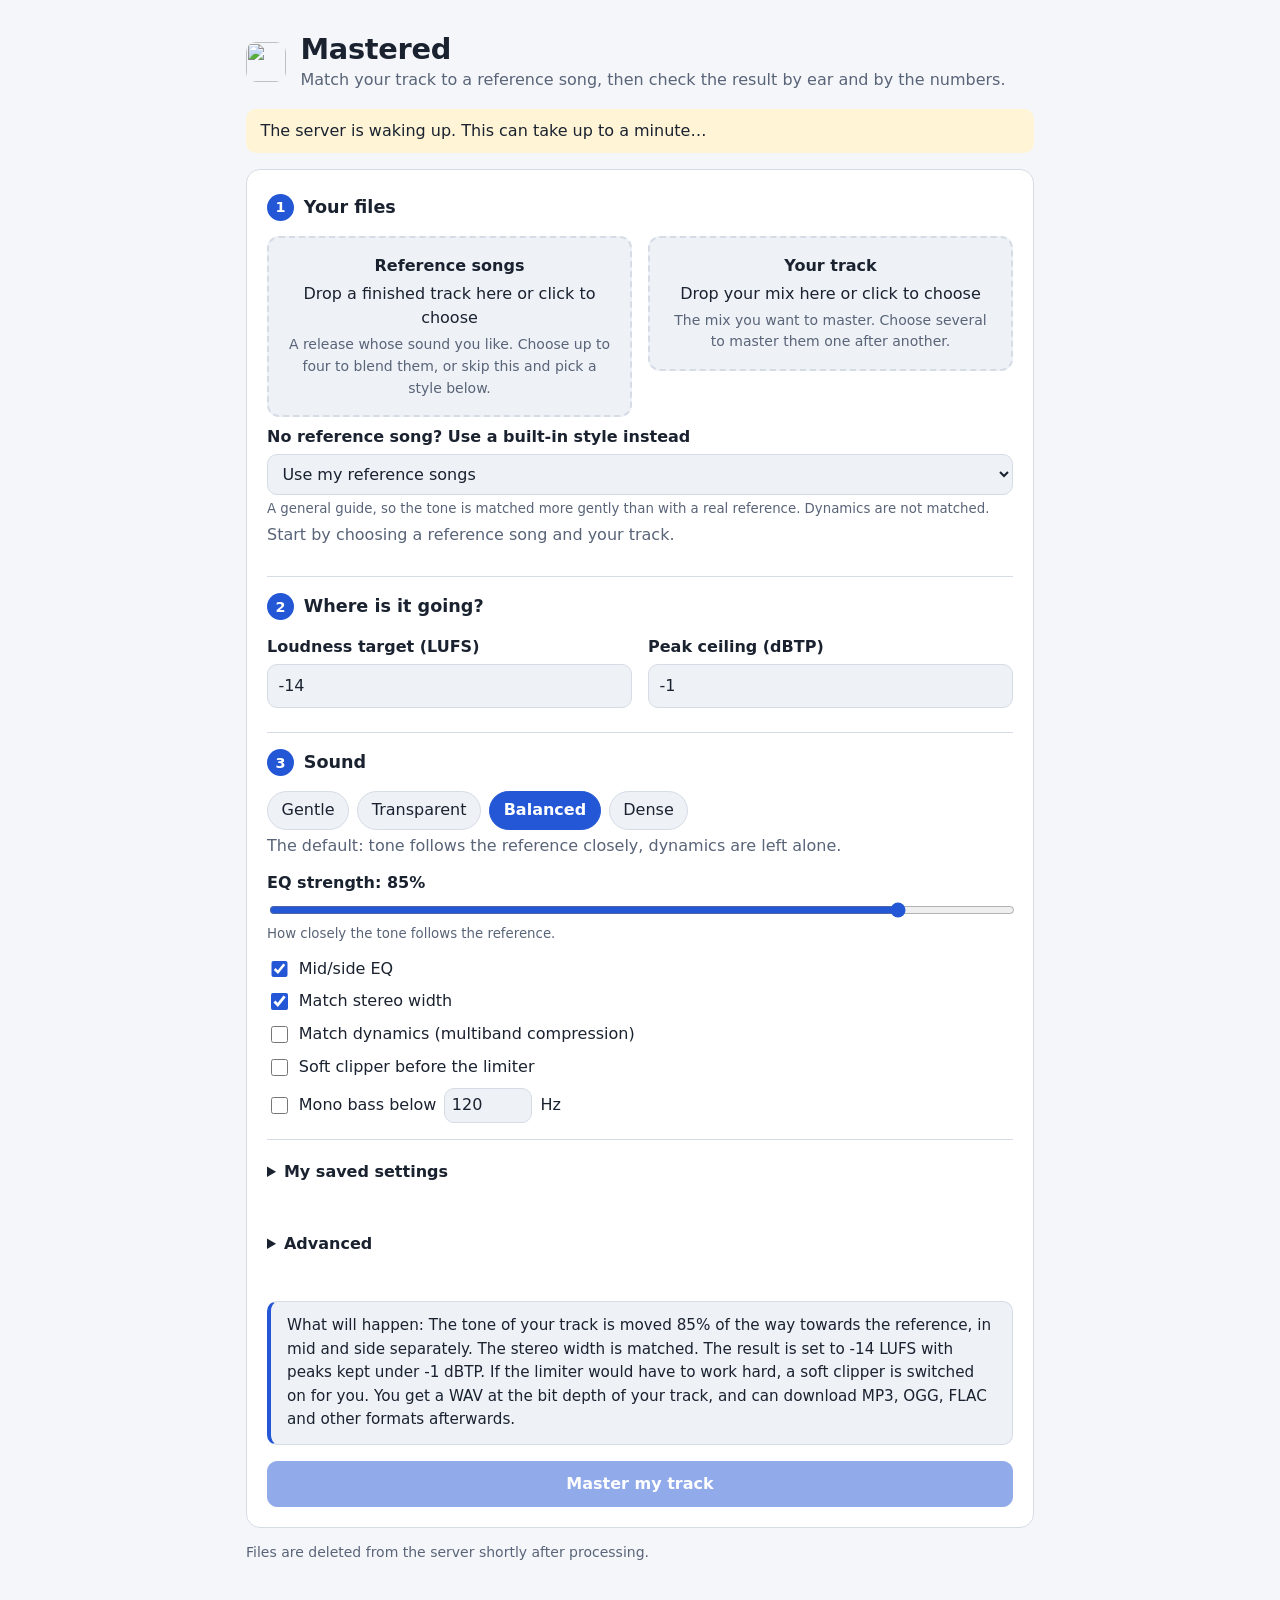
==== commit e672c471: "feat: Update reference song handling and add genre selection for improved user guidance" ====
--- a/web/static/index.html
+++ b/web/static/index.html
@@ -33,11 +33,11 @@
       <div class="grid two">
         <div class="field">
           <label class="dropzone" id="drop-reference" for="reference">
-            <span class="drop-title">Reference song</span>
+            <span class="drop-title">Reference songs</span>
             <span class="drop-name" id="reference-name">Drop a finished track here or click to choose</span>
-            <span class="drop-hint">A release whose sound you like.</span>
+            <span class="drop-hint">A release whose sound you like. Choose up to four to blend them, or skip this and pick a style below.</span>
           </label>
-          <input id="reference" name="reference" type="file" class="file-input" accept=".wav,.mp3,.flac,.m4a,.ogg,.aac,audio/*">
+          <input id="reference" name="reference" type="file" class="file-input" accept=".wav,.mp3,.flac,.m4a,.ogg,.aac,audio/*" multiple>
         </div>
         <div class="field">
           <label class="dropzone" id="drop-track" for="track">
@@ -47,6 +47,13 @@
           </label>
           <input id="track" name="track" type="file" class="file-input" accept=".wav,.mp3,.flac,.m4a,.ogg,.aac,audio/*" multiple>
         </div>
+      </div>
+      <div class="field">
+        <label for="genre">No reference song? Use a built-in style instead</label>
+        <select id="genre" name="genre">
+          <option value="">Use my reference songs</option>
+        </select>
+        <small id="genre-note">A general guide, so the tone is matched more gently than with a real reference. Dynamics are not matched.</small>
       </div>
       <p id="formats-hint" class="hint"></p>
       <p id="ready-hint" class="hint" role="status"></p>
@@ -145,6 +152,7 @@
         <label><input type="checkbox" id="auto-mono-bass" checked> Make the bass mono automatically when it is out of phase</label>
         <label><input type="checkbox" id="dual-mono"> Measure mono files as dual mono (+3 LU)</label>
         <label><input type="checkbox" id="transparent"> Transparent mode: small EQ moves, no compression, no width change</label>
+        <label><input type="checkbox" id="strict-peak"> Strict peak check (8x detector, a little more cautious than DAW meters)</label>
         <label><input type="checkbox" id="bass-limiter"> Limit the bass separately (experimental)</label>
       </div>
     </details>
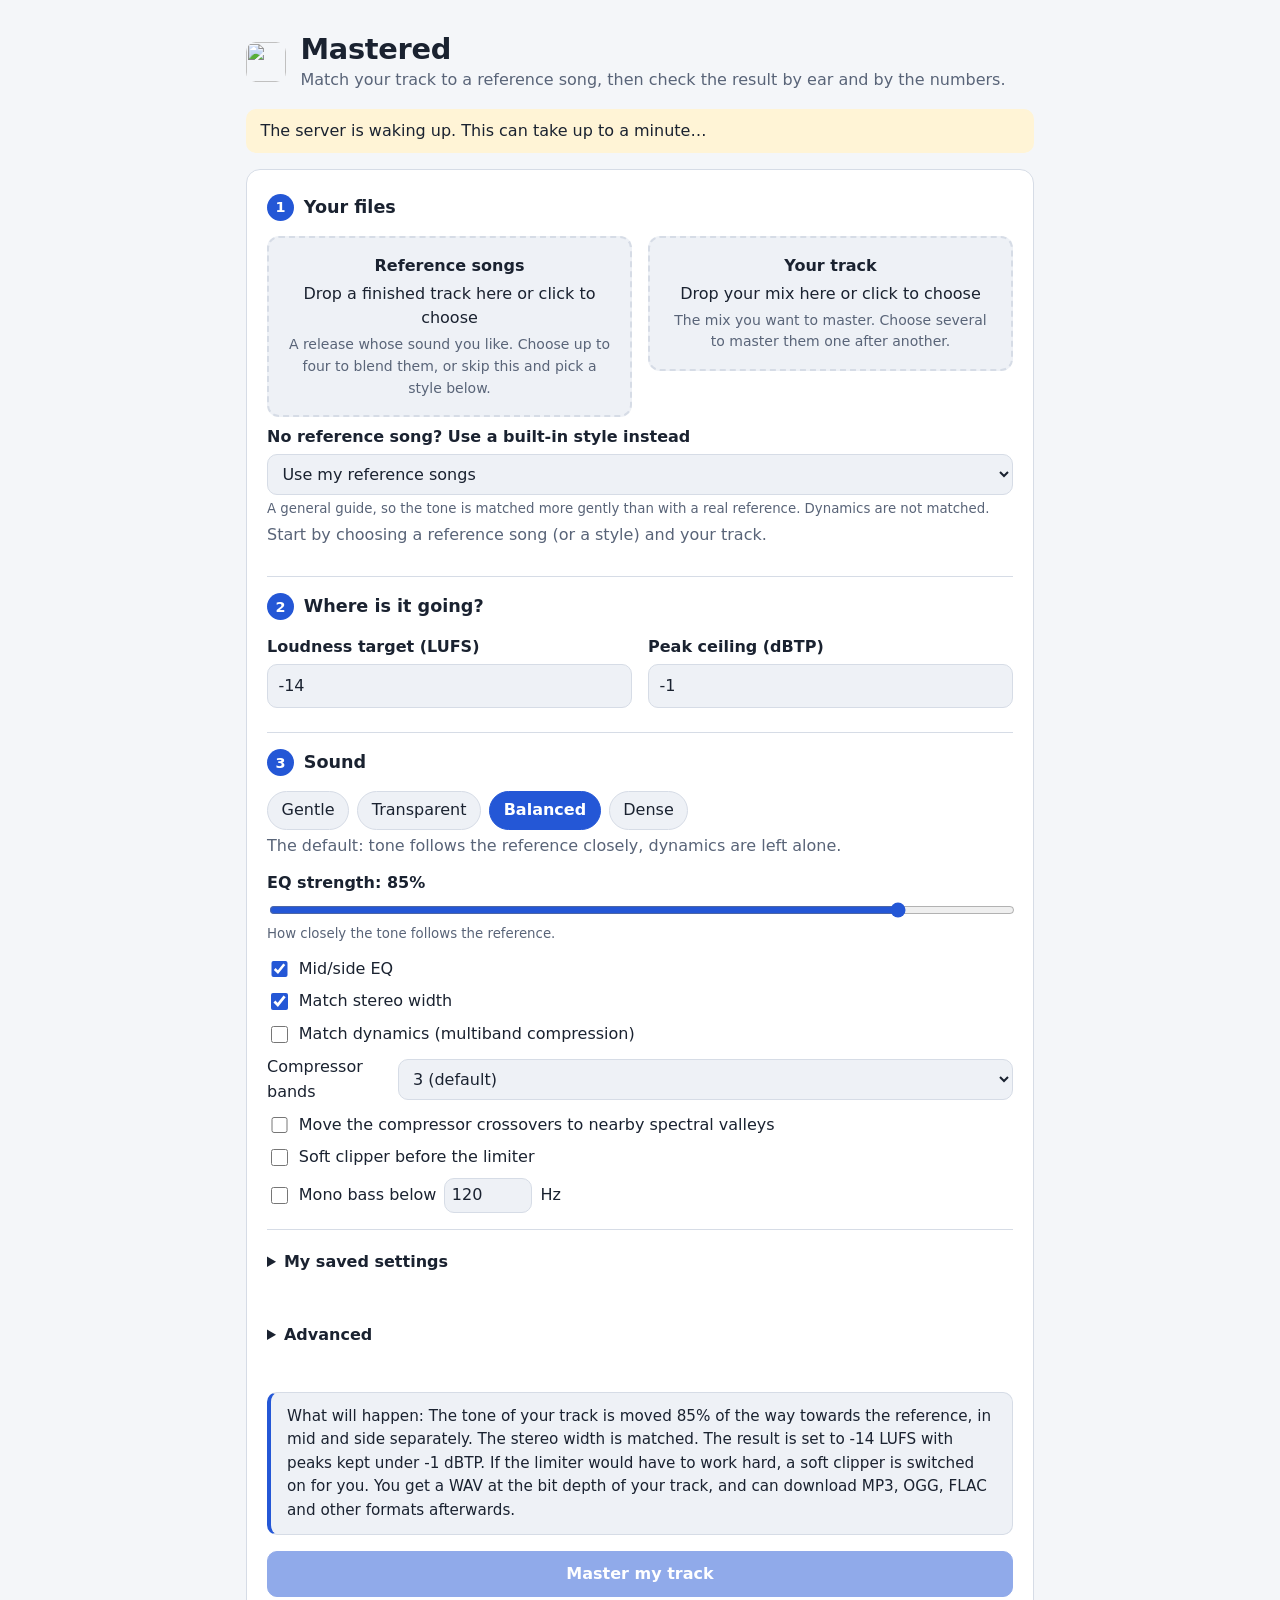
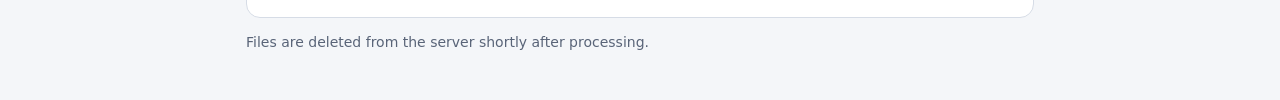
==== commit 41ccaad0: "feat: Add compressor bands selection and options for linear-phase EQ and de-esser in job form" ====
--- a/web/static/index.html
+++ b/web/static/index.html
@@ -93,6 +93,13 @@
         <label><input type="checkbox" id="mid-side" checked> Mid/side EQ</label>
         <label><input type="checkbox" id="match-width" checked> Match stereo width</label>
         <label><input type="checkbox" id="dynamics"> Match dynamics (multiband compression)</label>
+        <label class="with-input">Compressor bands
+          <select id="dynamics-bands" aria-label="Number of compressor bands">
+            <option value="3" selected>3 (default)</option>
+            <option value="4">4</option>
+            <option value="5">5</option>
+          </select></label>
+        <label><input type="checkbox" id="adaptive-crossovers"> Move the compressor crossovers to nearby spectral valleys</label>
         <label><input type="checkbox" id="soft-clip"> Soft clipper before the limiter</label>
         <label class="with-input"><input type="checkbox" id="mono-bass"> Mono bass below
           <input id="mono-bass-hz" type="number" min="20" max="500" step="10" value="120" aria-label="Mono bass frequency in hertz"> Hz</label>
@@ -152,6 +159,8 @@
         <label><input type="checkbox" id="auto-mono-bass" checked> Make the bass mono automatically when it is out of phase</label>
         <label><input type="checkbox" id="dual-mono"> Measure mono files as dual mono (+3 LU)</label>
         <label><input type="checkbox" id="transparent"> Transparent mode: small EQ moves, no compression, no width change</label>
+        <label><input type="checkbox" id="linear-phase"> Linear-phase EQ (no phase shift, but adds pre-ringing and is slower)</label>
+        <label><input type="checkbox" id="deess"> De-esser (tames sharp bursts of 4.5 to 9.5 kHz, best for vocals and speech)</label>
         <label><input type="checkbox" id="strict-peak"> Strict peak check (8x detector, a little more cautious than DAW meters)</label>
         <label><input type="checkbox" id="bass-limiter"> Limit the bass separately (experimental)</label>
       </div>
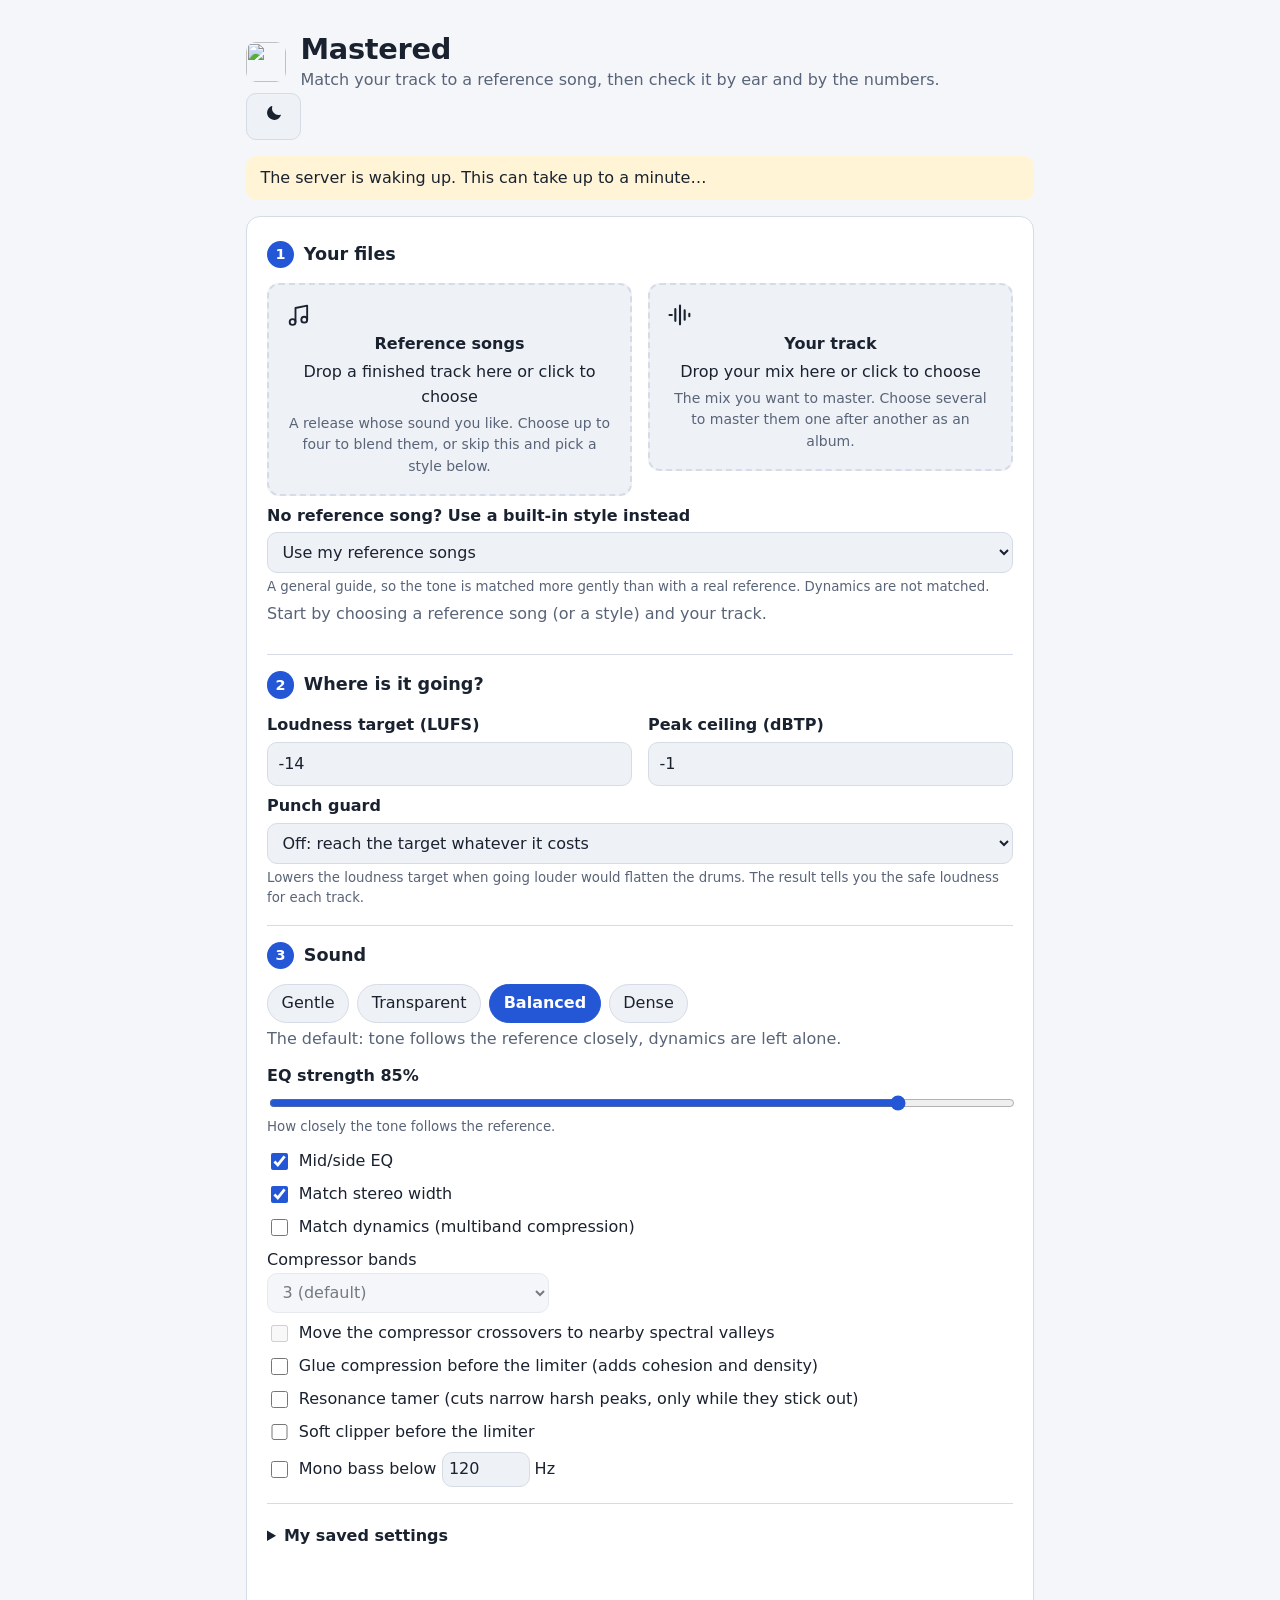
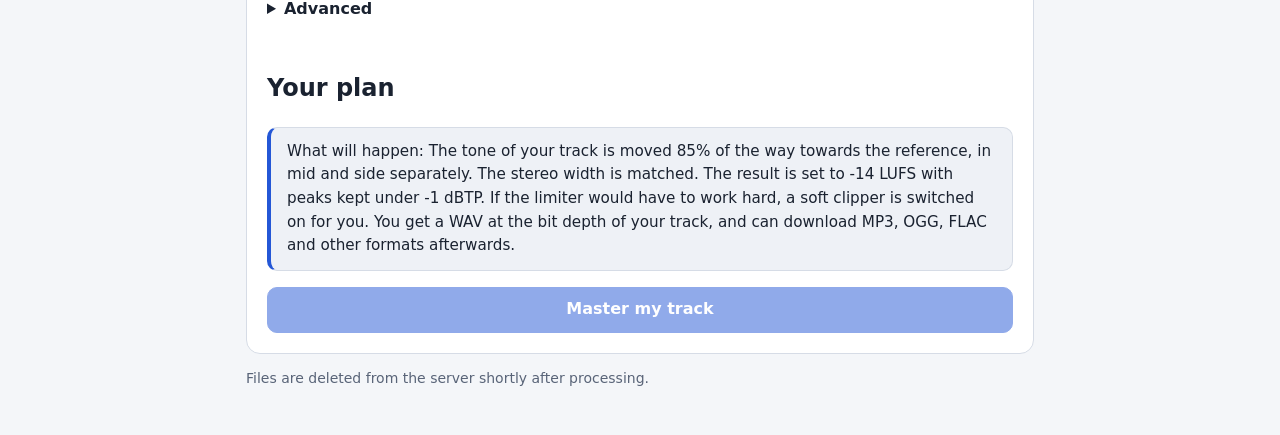
==== commit aa3b6df2: "feat: Revamp index.html structure and enhance UI elements for improved user experience" ====
--- a/web/static/index.html
+++ b/web/static/index.html
@@ -2,10 +2,12 @@
 <html lang="en">
 <head>
 <meta charset="utf-8">
-<meta name="viewport" content="width=device-width, initial-scale=1">
+<meta name="viewport" content="width=device-width, initial-scale=1, viewport-fit=cover">
 <meta name="color-scheme" content="dark light">
+<meta name="theme-color" content="#0b0d14">
 <link rel="icon" href="/favicon.svg" type="image/svg+xml">
 <title>Mastered</title>
+<script src="theme.js"></script>
 <link rel="stylesheet" href="style.css">
 <script type="module" src="js/app.js"></script>
 </head>
@@ -14,294 +16,420 @@
 <header class="site-header">
   <div class="brand">
     <img class="logo" src="/favicon.svg" alt="" width="40" height="40">
-    <div>
+    <div class="brand-text">
       <h1>Mastered</h1>
-      <p>Match your track to a reference song, then check the result by ear and by the numbers.</p>
+      <p>Match your track to a reference song, then check it by ear and by the numbers.</p>
     </div>
   </div>
-  <div id="account" class="account" hidden>
-    <span id="account-name"></span>
-    <button id="logout" type="button">Sign out</button>
+  <div class="header-tools">
+    <button id="theme-toggle" type="button" class="icon-button" aria-label="Switch between dark and light" title="Switch between dark and light">
+      <svg viewBox="0 0 24 24" width="18" height="18" aria-hidden="true"><path d="M20.5 14.2A8.5 8.5 0 0 1 9.8 3.5a.6.6 0 0 0-.8-.7A9.5 9.5 0 1 0 21.2 15a.6.6 0 0 0-.7-.8z" fill="currentColor"/></svg>
+    </button>
+    <div id="account" class="account" hidden>
+      <span id="account-name"></span>
+      <button id="logout" type="button">Sign out</button>
+    </div>
   </div>
 </header>
-<main>
+<main class="shell">
   <p id="server-status" class="notice" role="status">Connecting to the server…</p>
 
   <form id="job-form" novalidate>
-    <section class="step" aria-labelledby="step-files">
-      <h2 id="step-files"><span class="num">1</span>Your files</h2>
-      <div class="grid two">
-        <div class="field">
-          <label class="dropzone" id="drop-reference" for="reference">
-            <span class="drop-title">Reference songs</span>
-            <span class="drop-name" id="reference-name">Drop a finished track here or click to choose</span>
-            <span class="drop-hint">A release whose sound you like. Choose up to four to blend them, or skip this and pick a style below.</span>
-          </label>
-          <input id="reference" name="reference" type="file" class="file-input" accept=".wav,.mp3,.flac,.m4a,.ogg,.aac,audio/*" multiple>
-        </div>
-        <div class="field">
-          <label class="dropzone" id="drop-track" for="track">
-            <span class="drop-title">Your track</span>
-            <span class="drop-name" id="track-name">Drop your mix here or click to choose</span>
-            <span class="drop-hint">The mix you want to master. Choose several to master them one after another.</span>
-          </label>
-          <input id="track" name="track" type="file" class="file-input" accept=".wav,.mp3,.flac,.m4a,.ogg,.aac,audio/*" multiple>
-        </div>
-      </div>
-      <div class="field">
-        <label for="genre">No reference song? Use a built-in style instead</label>
-        <select id="genre" name="genre">
-          <option value="">Use my reference songs</option>
-        </select>
-        <small id="genre-note">A general guide, so the tone is matched more gently than with a real reference. Dynamics are not matched.</small>
-      </div>
-      <p id="formats-hint" class="hint"></p>
-      <p id="ready-hint" class="hint" role="status"></p>
-    </section>
-
-    <section class="step" aria-labelledby="step-target">
-      <h2 id="step-target"><span class="num">2</span>Where is it going?</h2>
-      <div id="preset-chips" class="chips" role="group" aria-label="Loudness presets"></div>
-      <p id="preset-note" class="hint" role="status"></p>
-      <div class="grid two">
-        <div class="field">
-          <label for="target">Loudness target (LUFS)</label>
-          <input id="target" name="target_lufs" type="number" min="-60" max="-1" step="any" value="-14">
-        </div>
-        <div class="field">
-          <label for="ceiling">Peak ceiling (dBTP)</label>
-          <input id="ceiling" name="ceiling_db" type="number" min="-12" max="0" step="any" value="-1">
-        </div>
-      </div>
-    </section>
-
-    <section class="step" aria-labelledby="step-sound">
-      <h2 id="step-sound"><span class="num">3</span>Sound</h2>
-      <div class="chips" role="group" aria-label="Style">
-        <button type="button" class="chip" data-style="gentle" aria-pressed="false">Gentle</button>
-        <button type="button" class="chip" data-style="transparent" aria-pressed="false">Transparent</button>
-        <button type="button" class="chip" data-style="balanced" aria-pressed="true">Balanced</button>
-        <button type="button" class="chip" data-style="punchy" aria-pressed="false">Dense</button>
-      </div>
-      <p id="style-note" class="hint"></p>
-      <div class="field">
-        <label for="aggressiveness">EQ strength: <output id="aggressiveness-value">85%</output></label>
-        <input id="aggressiveness" name="aggressiveness" type="range" min="0" max="100" step="5" value="85">
-        <small>How closely the tone follows the reference.</small>
-      </div>
-      <div class="checks">
-        <label><input type="checkbox" id="mid-side" checked> Mid/side EQ</label>
-        <label><input type="checkbox" id="match-width" checked> Match stereo width</label>
-        <label><input type="checkbox" id="dynamics"> Match dynamics (multiband compression)</label>
-        <label class="with-input">Compressor bands
-          <select id="dynamics-bands" aria-label="Number of compressor bands">
-            <option value="3" selected>3 (default)</option>
-            <option value="4">4</option>
-            <option value="5">5</option>
-          </select></label>
-        <label><input type="checkbox" id="adaptive-crossovers"> Move the compressor crossovers to nearby spectral valleys</label>
-        <label><input type="checkbox" id="soft-clip"> Soft clipper before the limiter</label>
-        <label class="with-input"><input type="checkbox" id="mono-bass"> Mono bass below
-          <input id="mono-bass-hz" type="number" min="20" max="500" step="10" value="120" aria-label="Mono bass frequency in hertz"> Hz</label>
-      </div>
-    </section>
-
-    <details class="step" id="saved-details">
-      <summary>My saved settings</summary>
-      <p class="hint">Keep your favourite combinations in this browser and bring them back with one click.</p>
-      <div class="saved-settings">
-        <div class="field">
-          <label for="saved-select">Saved</label>
-          <select id="saved-select"><option value="">Choose a saved setting…</option></select>
-        </div>
-        <div class="field">
-          <label for="saved-name">Name</label>
-          <input id="saved-name" type="text" maxlength="40" autocomplete="off" placeholder="For example: Club master">
-        </div>
-        <div class="saved-buttons">
-          <button id="saved-save" type="button">Save current</button>
-          <button id="saved-delete" type="button">Delete</button>
-        </div>
-      </div>
-      <p id="saved-note" class="hint" role="status"></p>
-    </details>
-
-    <details class="step">
-      <summary>Advanced</summary>
-      <div class="grid two">
-        <div class="field">
-          <label for="bands">Maximum EQ bands</label>
-          <input id="bands" name="bands" type="number" min="0" max="32" step="1" value="8">
-        </div>
-        <div class="field">
-          <label for="bit-depth">WAV bit depth</label>
-          <select id="bit-depth" name="bit_depth">
-            <option value="0">Same as your track</option>
-            <option value="16">16-bit</option>
-            <option value="24">24-bit</option>
-            <option value="32">32-bit float</option>
-          </select>
-          <small>MP3, OGG, FLAC and more are available to download after mastering.</small>
-        </div>
-        <div class="field">
-          <label for="precision">Loudness precision</label>
-          <select id="precision" name="precision">
-            <option value="fast">Fast (within about 0.1 LU)</option>
-            <option value="normal" selected>Normal (within 0.02 LU)</option>
-            <option value="high">High (within 0.01 LU, slower)</option>
-          </select>
-        </div>
-      </div>
-      <div class="checks">
-        <label><input type="checkbox" id="dither" checked> Dither (16 and 24-bit)</label>
-        <label><input type="checkbox" id="noise-shaping"> Noise shaping</label>
-        <label><input type="checkbox" id="auto-clip" checked> Switch the soft clipper on automatically when the limiter would work hard</label>
-        <label><input type="checkbox" id="auto-mono-bass" checked> Make the bass mono automatically when it is out of phase</label>
-        <label><input type="checkbox" id="dual-mono"> Measure mono files as dual mono (+3 LU)</label>
-        <label><input type="checkbox" id="transparent"> Transparent mode: small EQ moves, no compression, no width change</label>
-        <label><input type="checkbox" id="linear-phase"> Linear-phase EQ (no phase shift, but adds pre-ringing and is slower)</label>
-        <label><input type="checkbox" id="deess"> De-esser (tames sharp bursts of 4.5 to 9.5 kHz, best for vocals and speech)</label>
-        <label><input type="checkbox" id="strict-peak"> Strict peak check (8x detector, a little more cautious than DAW meters)</label>
-        <label><input type="checkbox" id="bass-limiter"> Limit the bass separately (experimental)</label>
-      </div>
-    </details>
-
-    <aside id="plan-summary" class="summary" aria-live="polite"></aside>
-    <p id="form-message" class="form-error" role="alert" hidden></p>
-    <button id="submit" type="submit" class="primary wide" disabled>Master my track</button>
+    <div class="layout">
+      <div class="col-main">
+        <section class="card step" aria-labelledby="step-files">
+          <h2 id="step-files"><span class="num">1</span>Your files</h2>
+          <div class="grid two">
+            <div class="field">
+              <label class="dropzone" id="drop-reference" for="reference">
+                <svg class="drop-icon" viewBox="0 0 24 24" width="28" height="28" aria-hidden="true"><path d="M9 18V6l10-2v12" fill="none" stroke="currentColor" stroke-width="1.6" stroke-linecap="round" stroke-linejoin="round"/><circle cx="6.5" cy="18" r="2.5" fill="none" stroke="currentColor" stroke-width="1.6"/><circle cx="16.5" cy="16" r="2.5" fill="none" stroke="currentColor" stroke-width="1.6"/></svg>
+                <span class="drop-title">Reference songs</span>
+                <span class="drop-name" id="reference-name">Drop a finished track here or click to choose</span>
+                <span class="drop-hint">A release whose sound you like. Choose up to four to blend them, or skip this and pick a style below.</span>
+              </label>
+              <input id="reference" name="reference" type="file" class="file-input" accept=".wav,.mp3,.flac,.m4a,.ogg,.aac,audio/*" multiple>
+            </div>
+            <div class="field">
+              <label class="dropzone" id="drop-track" for="track">
+                <svg class="drop-icon" viewBox="0 0 24 24" width="28" height="28" aria-hidden="true"><path d="M3 12h2m3-5v10m4-13v16m4-12v8m4-5v2" fill="none" stroke="currentColor" stroke-width="1.8" stroke-linecap="round"/></svg>
+                <span class="drop-title">Your track</span>
+                <span class="drop-name" id="track-name">Drop your mix here or click to choose</span>
+                <span class="drop-hint">The mix you want to master. Choose several to master them one after another as an album.</span>
+              </label>
+              <input id="track" name="track" type="file" class="file-input" accept=".wav,.mp3,.flac,.m4a,.ogg,.aac,audio/*" multiple>
+            </div>
+          </div>
+          <div class="field">
+            <label for="genre">No reference song? Use a built-in style instead</label>
+            <select id="genre" name="genre">
+              <option value="">Use my reference songs</option>
+            </select>
+            <small id="genre-note">A general guide, so the tone is matched more gently than with a real reference. Dynamics are not matched.</small>
+          </div>
+          <p id="formats-hint" class="hint"></p>
+          <p id="ready-hint" class="hint ready" role="status"></p>
+        </section>
+
+        <section class="card step" aria-labelledby="step-target">
+          <h2 id="step-target"><span class="num">2</span>Where is it going?</h2>
+          <div id="preset-chips" class="chips" role="group" aria-label="Loudness presets"></div>
+          <p id="preset-note" class="hint" role="status"></p>
+          <div class="grid two">
+            <div class="field">
+              <label for="target">Loudness target (LUFS)</label>
+              <input id="target" name="target_lufs" type="number" min="-60" max="-1" step="any" value="-14">
+            </div>
+            <div class="field">
+              <label for="ceiling">Peak ceiling (dBTP)</label>
+              <input id="ceiling" name="ceiling_db" type="number" min="-12" max="0" step="any" value="-1">
+            </div>
+          </div>
+          <div class="field">
+            <label for="punch-guard">Punch guard</label>
+            <select id="punch-guard" name="punch_guard">
+              <option value="0">Off: reach the target whatever it costs</option>
+              <option value="7">Light: keep at least 7 dB between peaks and average level</option>
+              <option value="8">Balanced: keep at least 8 dB</option>
+              <option value="10">Strong: keep at least 10 dB</option>
+            </select>
+            <small>Lowers the loudness target when going louder would flatten the drums. The result tells you the safe loudness for each track.</small>
+          </div>
+        </section>
+
+        <section class="card step" aria-labelledby="step-sound">
+          <h2 id="step-sound"><span class="num">3</span>Sound</h2>
+          <div class="chips" role="group" aria-label="Style">
+            <button type="button" class="chip" data-style="gentle" aria-pressed="false">Gentle</button>
+            <button type="button" class="chip" data-style="transparent" aria-pressed="false">Transparent</button>
+            <button type="button" class="chip" data-style="balanced" aria-pressed="true">Balanced</button>
+            <button type="button" class="chip" data-style="punchy" aria-pressed="false">Dense</button>
+          </div>
+          <p id="style-note" class="hint"></p>
+          <div class="field">
+            <label for="aggressiveness">EQ strength <output id="aggressiveness-value" class="value-pill">85%</output></label>
+            <input id="aggressiveness" name="aggressiveness" type="range" min="0" max="100" step="5" value="85">
+            <small>How closely the tone follows the reference.</small>
+          </div>
+          <div class="checks">
+            <label class="switch"><input type="checkbox" id="mid-side" checked><span>Mid/side EQ</span></label>
+            <label class="switch"><input type="checkbox" id="match-width" checked><span>Match stereo width</span></label>
+            <label class="switch"><input type="checkbox" id="dynamics"><span>Match dynamics (multiband compression)</span></label>
+            <label class="switch with-input"><span class="inline-field">Compressor bands
+              <select id="dynamics-bands" aria-label="Number of compressor bands">
+                <option value="3" selected>3 (default)</option>
+                <option value="4">4</option>
+                <option value="5">5</option>
+              </select></span></label>
+            <label class="switch"><input type="checkbox" id="adaptive-crossovers"><span>Move the compressor crossovers to nearby spectral valleys</span></label>
+            <label class="switch"><input type="checkbox" id="glue"><span>Glue compression before the limiter (adds cohesion and density)</span></label>
+            <label class="switch"><input type="checkbox" id="resonance"><span>Resonance tamer (cuts narrow harsh peaks, only while they stick out)</span></label>
+            <label class="switch"><input type="checkbox" id="soft-clip"><span>Soft clipper before the limiter</span></label>
+            <label class="switch with-input"><input type="checkbox" id="mono-bass"><span class="inline-field">Mono bass below
+              <input id="mono-bass-hz" type="number" min="20" max="500" step="10" value="120" aria-label="Mono bass frequency in hertz"> Hz</span></label>
+          </div>
+        </section>
+
+        <details class="card step collapsible" id="saved-details">
+          <summary>My saved settings</summary>
+          <p class="hint">Keep your favourite combinations in this browser and bring them back with one click.</p>
+          <div class="saved-settings">
+            <div class="field">
+              <label for="saved-select">Saved</label>
+              <select id="saved-select"><option value="">Choose a saved setting…</option></select>
+            </div>
+            <div class="field">
+              <label for="saved-name">Name</label>
+              <input id="saved-name" type="text" maxlength="40" autocomplete="off" placeholder="For example: Club master">
+            </div>
+            <div class="saved-buttons">
+              <button id="saved-save" type="button">Save current</button>
+              <button id="saved-delete" type="button">Delete</button>
+            </div>
+          </div>
+          <p id="saved-note" class="hint" role="status"></p>
+        </details>
+
+        <details class="card step collapsible">
+          <summary>Advanced</summary>
+          <div class="grid two">
+            <div class="field">
+              <label for="bands">Maximum EQ bands</label>
+              <input id="bands" name="bands" type="number" min="0" max="32" step="1" value="8">
+            </div>
+            <div class="field">
+              <label for="bit-depth">WAV bit depth</label>
+              <select id="bit-depth" name="bit_depth">
+                <option value="0">Same as your track</option>
+                <option value="16">16-bit</option>
+                <option value="24">24-bit</option>
+                <option value="32">32-bit float</option>
+              </select>
+              <small>MP3, OGG, FLAC and more are available to download after mastering.</small>
+            </div>
+            <div class="field">
+              <label for="precision">Loudness precision</label>
+              <select id="precision" name="precision">
+                <option value="fast">Fast (within about 0.1 LU)</option>
+                <option value="normal" selected>Normal (within 0.02 LU)</option>
+                <option value="high">High (within 0.01 LU, slower)</option>
+              </select>
+            </div>
+          </div>
+          <div class="checks">
+            <label class="switch"><input type="checkbox" id="dither" checked><span>Dither (16 and 24-bit)</span></label>
+            <label class="switch"><input type="checkbox" id="noise-shaping"><span>Noise shaping (moves 16-bit noise away from where ears are most sensitive)</span></label>
+            <label class="switch"><input type="checkbox" id="auto-clip" checked><span>Switch the soft clipper on automatically when the limiter would work hard</span></label>
+            <label class="switch"><input type="checkbox" id="auto-mono-bass" checked><span>Make the bass mono automatically when it is out of phase</span></label>
+            <label class="switch"><input type="checkbox" id="dual-mono"><span>Measure mono files as dual mono (+3 LU)</span></label>
+            <label class="switch"><input type="checkbox" id="transparent"><span>Transparent mode: small EQ moves, no compression, no width change</span></label>
+            <label class="switch"><input type="checkbox" id="linear-phase"><span>Linear-phase EQ (no phase shift, but adds pre-ringing and is slower)</span></label>
+            <label class="switch"><input type="checkbox" id="deess"><span>De-esser (tames sharp bursts of 4.5 to 9.5 kHz, best for vocals and speech)</span></label>
+            <label class="switch"><input type="checkbox" id="strict-peak"><span>Strict peak check (8x detector, a little more cautious than DAW meters)</span></label>
+            <label class="switch"><input type="checkbox" id="bass-limiter"><span>Limit the bass separately (experimental)</span></label>
+          </div>
+        </details>
+      </div>
+
+      <aside class="col-side">
+        <div class="card side-card">
+          <h2 class="side-title">Your plan</h2>
+          <div id="plan-summary" class="summary" aria-live="polite"></div>
+          <p id="form-message" class="form-error" role="alert" hidden></p>
+          <button id="submit" type="submit" class="primary wide" disabled>Master my track</button>
+        </div>
+      </aside>
+    </div>
   </form>
 
-  <section id="progress-panel" class="panel" hidden aria-live="polite">
+  <section id="progress-panel" class="card panel progress" hidden aria-live="polite">
     <h2 id="progress-title">Working</h2>
     <ol id="progress-steps" class="steps-list"></ol>
     <p id="batch-status" class="hint" hidden></p>
-    <progress id="progress-bar" max="100" value="0"></progress>
+    <div class="progress-row">
+      <progress id="progress-bar" max="100" value="0"></progress>
+      <span id="progress-percent" class="progress-percent"></span>
+    </div>
     <p id="progress-message"></p>
     <p id="progress-eta" class="hint"></p>
-    <p class="hint">Mastering runs on a small free server, so longer songs can take a few minutes. You can leave this page open.</p>
+    <p class="hint">Mastering runs on a small server, so longer songs can take a few minutes. You can leave this page open.</p>
     <button id="cancel" type="button">Cancel</button>
   </section>
 
-  <section id="error-panel" class="panel error" hidden role="alert">
+  <section id="error-panel" class="card panel error" hidden role="alert">
     <h2>Something went wrong</h2>
     <p id="error-message"></p>
     <button id="retry" type="button">Back to the form</button>
   </section>
 
   <section id="result-panel" class="result" hidden>
-    <div id="batch-bar" class="panel" hidden>
+    <div id="batch-bar" class="card panel" hidden>
       <h3>Your tracks</h3>
       <div id="batch-list" class="chips" role="group" aria-label="Choose which master to view"></div>
     </div>
-    <div class="panel hero">
-      <div>
+
+    <div class="card panel hero">
+      <div class="hero-text">
+        <p class="eyebrow">Done</p>
         <h2>Your master is ready</h2>
         <p id="hero-summary" class="hint"></p>
       </div>
-      <a id="download" class="button primary" href="#" download>Download WAV</a>
-    </div>
-
-    <div id="stats" class="stats"></div>
-    <ul id="changes" class="notes" hidden></ul>
-    <ul id="notes" class="notes" hidden></ul>
-    <ul id="warnings" class="warnings" hidden></ul>
-
-    <div class="panel" id="export-panel">
-      <h3>Download in another format</h3>
-      <div class="grid two">
-        <div class="field">
-          <label for="export-format">Format</label>
-          <select id="export-format"></select>
-        </div>
-        <div class="field">
-          <label for="export-quality">Quality</label>
-          <select id="export-quality"></select>
-        </div>
-      </div>
-      <p id="export-description" class="hint"></p>
-      <div class="checks">
-        <label><input type="checkbox" id="export-48k"> Deliver at 48 kHz (video and broadcast)</label>
-        <label><input type="checkbox" id="export-tags"> Keep title, artist and album from the source file</label>
-      </div>
-      <button id="export-button" type="button" class="primary">Prepare and download</button>
-      <p id="export-status" class="hint" role="status"></p>
-      <ul id="export-list" class="export-list"></ul>
-      <p class="links">
-        <a id="report-txt" class="button" href="#" download>Report (.txt)</a>
-        <a id="report-json" class="button" href="#" download>Report (.json)</a>
-        <a id="eq-reaeq" class="button" href="#" download hidden>EQ for ReaEQ</a>
-        <a id="eq-apo" class="button" href="#" download hidden>EQ for Equalizer APO</a>
-      </p>
-    </div>
-
-    <div class="panel" id="player" hidden>
-      <h3>Compare</h3>
-      <p id="player-mode" class="hint"></p>
-      <div id="player-media"></div>
-      <div class="wave-wrap">
-        <canvas id="wave" class="wave" height="120" role="img" aria-label="Waveform of the selected version. Click to seek."></canvas>
-      </div>
-      <div class="player-row">
-        <button id="play" type="button" class="primary">Play</button>
-        <input id="seek" type="range" min="0" max="1000" step="1" value="0" aria-label="Seek">
-        <span id="time" class="time">0:00 / 0:00</span>
-      </div>
-      <div class="player-row">
-        <div class="segmented" role="group" aria-label="Which version to hear">
-          <button id="hear-original" type="button" aria-pressed="false">A · Original</button>
-          <button id="hear-mastered" type="button" aria-pressed="true">B · Mastered</button>
-        </div>
-        <label class="inline"><input type="checkbox" id="match-level" checked> Match loudness</label>
-      </div>
-      <p id="player-note" class="hint" role="status"></p>
-      <p class="hint keys">Keys: Space play or pause, A and B switch version, left and right arrows move 5 seconds.</p>
-    </div>
-
-    <div class="panel">
-      <h3>Measurements</h3>
-      <div class="table-wrap">
-        <table>
-          <thead>
-            <tr><th scope="col">Track</th><th scope="col">Loudness</th><th scope="col">True peak</th><th scope="col">Range</th><th scope="col">Peak to loudness</th><th scope="col">Stereo correlation</th><th scope="col">Mono fold</th></tr>
-          </thead>
-          <tbody id="measurements"></tbody>
-        </table>
-      </div>
-      <p id="gain-summary" class="hint"></p>
-      <p id="limiter-summary" class="hint"></p>
-    </div>
-
-    <div class="panel">
-      <h3>On streaming services</h3>
-      <p class="hint">Estimated level change if a service normalises this master to its target. Services differ in whether they also turn quiet tracks up.</p>
-      <div class="table-wrap">
-        <table>
-          <thead><tr><th scope="col">Service</th><th scope="col">Target</th><th scope="col">Level change</th><th scope="col">Peak ceiling</th></tr></thead>
-          <tbody id="platforms"></tbody>
-        </table>
-      </div>
-    </div>
-
-    <div class="panel">
-      <h3>Tone compared with the reference</h3>
-      <div id="spectrum"></div>
-      <div class="table-wrap" id="tone-table-wrap" hidden>
-        <table>
-          <thead><tr><th scope="col">Region</th><th scope="col">Your track vs reference</th><th scope="col">Master vs reference</th></tr></thead>
-          <tbody id="tone-regions"></tbody>
-        </table>
-      </div>
-      <p class="hint">Differences in the average level of each region, with the overall level taken out. Closer to 0 dB means closer to the reference.</p>
-    </div>
-
-    <div class="panel">
-      <h3>EQ</h3>
-      <div id="charts"></div>
+      <div class="hero-actions">
+        <a id="download" class="button primary" href="#" download>Download WAV</a>
+        <a id="bundle" class="button" href="#" download>Everything (.zip)</a>
+        <button id="adjust" type="button">Adjust and master again</button>
+      </div>
+    </div>
+
+    <div class="tabs" role="tablist" aria-label="Result sections">
+      <button type="button" role="tab" class="tab" id="tab-overview" data-tab="overview" aria-selected="true" aria-controls="panel-overview">Overview</button>
+      <button type="button" role="tab" class="tab" id="tab-compare" data-tab="compare" aria-selected="false" aria-controls="panel-compare" tabindex="-1">Listen</button>
+      <button type="button" role="tab" class="tab" id="tab-tone" data-tab="tone" aria-selected="false" aria-controls="panel-tone" tabindex="-1">Tone and EQ</button>
+      <button type="button" role="tab" class="tab" id="tab-analysis" data-tab="analysis" aria-selected="false" aria-controls="panel-analysis" tabindex="-1">Analysis</button>
+      <button type="button" role="tab" class="tab" id="tab-export" data-tab="export" aria-selected="false" aria-controls="panel-export" tabindex="-1">Export</button>
+    </div>
+
+    <div class="tabpanel" id="panel-overview" role="tabpanel" aria-labelledby="tab-overview" data-panel="overview">
+      <div id="stats" class="stats"></div>
+      <ul id="changes" class="notes" hidden></ul>
+      <ul id="notes" class="notes" hidden></ul>
+      <ul id="warnings" class="warnings" hidden></ul>
+
+      <div class="card panel" id="compare-card" hidden>
+        <h3>Compared with your previous master</h3>
+        <div class="table-wrap">
+          <table>
+            <thead><tr><th scope="col"></th><th scope="col">Previous</th><th scope="col">This one</th><th scope="col">Change</th></tr></thead>
+            <tbody id="compare-body"></tbody>
+          </table>
+        </div>
+        <p class="hint">Both versions stay on the server for a short while, so you can switch between them with the track buttons above.</p>
+      </div>
+
+      <div class="card panel" id="album-panel" hidden>
+        <h3>Album overview</h3>
+        <div class="table-wrap">
+          <table>
+            <thead><tr><th scope="col">Track</th><th scope="col">Loudness</th><th scope="col">True peak</th><th scope="col">Range</th><th scope="col">Grade</th></tr></thead>
+            <tbody id="album-body"></tbody>
+          </table>
+        </div>
+        <p id="album-summary" class="hint"></p>
+        <button id="download-all" type="button">Download all WAV files</button>
+      </div>
+
+      <div class="card panel">
+        <h3>Measurements</h3>
+        <div class="table-wrap">
+          <table>
+            <thead>
+              <tr><th scope="col">Track</th><th scope="col">Loudness</th><th scope="col">True peak</th><th scope="col">Range</th><th scope="col">Peak to loudness</th><th scope="col">Stereo correlation</th><th scope="col">Mono fold</th></tr>
+            </thead>
+            <tbody id="measurements"></tbody>
+          </table>
+        </div>
+        <p id="gain-summary" class="hint"></p>
+        <p id="limiter-summary" class="hint"></p>
+        <p id="safe-summary" class="hint"></p>
+      </div>
+
+      <div class="card panel" id="timeline-card" hidden>
+        <h3>Loudness over time</h3>
+        <div id="timeline"></div>
+        <p class="legend"><span>Grey: your track</span><span>Blue: master</span></p>
+        <p class="hint">Short-term loudness (a 3 second window). A flatter blue line means the master is steadier than the original.</p>
+      </div>
+
+      <div class="card panel">
+        <h3>On streaming services</h3>
+        <p class="hint">Estimated level change if a service normalises this master to its target. Services differ in whether they also turn quiet tracks up.</p>
+        <div class="table-wrap">
+          <table>
+            <thead><tr><th scope="col">Service</th><th scope="col">Target</th><th scope="col">Level change</th><th scope="col">Peak ceiling</th></tr></thead>
+            <tbody id="platforms"></tbody>
+          </table>
+        </div>
+      </div>
+    </div>
+
+    <div class="tabpanel" id="panel-compare" role="tabpanel" aria-labelledby="tab-compare" data-panel="compare" hidden>
+      <div class="card panel" id="player" hidden>
+        <h3>Compare</h3>
+        <p id="player-mode" class="hint"></p>
+        <div id="player-media"></div>
+        <div class="wave-wrap">
+          <canvas id="wave" class="wave" height="120" role="img" aria-label="Waveform of the selected version. Click to seek."></canvas>
+        </div>
+        <div class="player-row">
+          <button id="play" type="button" class="primary">Play</button>
+          <input id="seek" type="range" min="0" max="1000" step="1" value="0" aria-label="Seek">
+          <span id="time" class="time">0:00 / 0:00</span>
+        </div>
+        <div class="player-row" id="version-row">
+          <div class="segmented" role="group" aria-label="Which version to hear">
+            <button id="hear-original" type="button" aria-pressed="false">A · Original</button>
+            <button id="hear-mastered" type="button" aria-pressed="true">B · Mastered</button>
+          </div>
+          <label class="switch small"><input type="checkbox" id="match-level" checked><span>Match loudness</span></label>
+        </div>
+        <p id="player-note" class="hint" role="status"></p>
+        <p class="hint keys">Keys: Space play or pause, A and B switch version, left and right arrows move 5 seconds.</p>
+      </div>
+
+      <div class="card panel" id="abx-card" hidden>
+        <h3>Blind test (A/B/X)</h3>
+        <p class="hint">Can you really hear the difference? A is your original and B is the master, both at the same volume. X is one of them, chosen at random. Listen, then say which one X is.</p>
+        <div id="abx-idle">
+          <button id="abx-start" type="button">Start a 10 round test</button>
+        </div>
+        <div id="abx-run" hidden>
+          <p id="abx-round" class="abx-round"></p>
+          <div class="player-row wrap">
+            <button id="abx-play-a" type="button">Hear A</button>
+            <button id="abx-play-b" type="button">Hear B</button>
+            <button id="abx-play-x" type="button" class="primary">Hear X</button>
+          </div>
+          <div class="player-row wrap">
+            <button id="abx-guess-a" type="button">X is A</button>
+            <button id="abx-guess-b" type="button">X is B</button>
+            <button id="abx-stop" type="button" class="ghost">Stop the test</button>
+          </div>
+        </div>
+        <p id="abx-result" class="abx-result" role="status"></p>
+      </div>
+    </div>
+
+    <div class="tabpanel" id="panel-tone" role="tabpanel" aria-labelledby="tab-tone" data-panel="tone" hidden>
+      <div class="card panel">
+        <h3>Tone compared with the reference</h3>
+        <div id="spectrum"></div>
+        <div class="table-wrap" id="tone-table-wrap" hidden>
+          <table>
+            <thead><tr><th scope="col">Region</th><th scope="col">Your track vs reference</th><th scope="col">Master vs reference</th></tr></thead>
+            <tbody id="tone-regions"></tbody>
+          </table>
+        </div>
+        <p class="hint">Differences in the average level of each region, with the overall level taken out. Closer to 0 dB means closer to the reference.</p>
+      </div>
+      <div class="card panel">
+        <h3>EQ</h3>
+        <div id="charts"></div>
+      </div>
+    </div>
+
+    <div class="tabpanel" id="panel-analysis" role="tabpanel" aria-labelledby="tab-analysis" data-panel="analysis" hidden>
+      <div class="card panel">
+        <h3>Spectrogram</h3>
+        <p id="analysis-status" class="hint" role="status">Open this tab to draw the analysis.</p>
+        <div class="analysis-pair">
+          <figure class="figure"><figcaption>Original</figcaption><canvas id="spec-original" class="analysis-canvas" width="640" height="220" role="img" aria-label="Spectrogram of the original"></canvas></figure>
+          <figure class="figure"><figcaption>Mastered</figcaption><canvas id="spec-mastered" class="analysis-canvas" width="640" height="220" role="img" aria-label="Spectrogram of the master"></canvas></figure>
+        </div>
+        <p class="hint">Time runs left to right and pitch from low to high. Brighter means louder.</p>
+      </div>
+      <div class="card panel">
+        <h3>Stereo picture</h3>
+        <div class="analysis-pair">
+          <figure class="figure"><figcaption>Original</figcaption><canvas id="vector-original" class="analysis-canvas square" width="320" height="320" role="img" aria-label="Stereo vectorscope of the original"></canvas><p id="vector-original-text" class="hint"></p></figure>
+          <figure class="figure"><figcaption>Mastered</figcaption><canvas id="vector-mastered" class="analysis-canvas square" width="320" height="320" role="img" aria-label="Stereo vectorscope of the master"></canvas><p id="vector-mastered-text" class="hint"></p></figure>
+        </div>
+        <p class="hint">A tall, narrow shape is centred and mono-friendly. A wide cloud has more stereo width. Sound that lies flat sideways may vanish in mono.</p>
+      </div>
+    </div>
+
+    <div class="tabpanel" id="panel-export" role="tabpanel" aria-labelledby="tab-export" data-panel="export" hidden>
+      <div class="card panel" id="export-panel">
+        <h3>Download in another format</h3>
+        <div class="grid two">
+          <div class="field">
+            <label for="export-format">Format</label>
+            <select id="export-format"></select>
+          </div>
+          <div class="field">
+            <label for="export-quality">Quality</label>
+            <select id="export-quality"></select>
+          </div>
+        </div>
+        <p id="export-description" class="hint"></p>
+        <div class="checks">
+          <label class="switch"><input type="checkbox" id="export-48k"><span>Deliver at 48 kHz (video and broadcast)</span></label>
+          <label class="switch"><input type="checkbox" id="export-tags"><span>Keep title, artist and album from the source file</span></label>
+        </div>
+        <button id="export-button" type="button" class="primary">Prepare and download</button>
+        <p id="export-status" class="hint" role="status"></p>
+        <ul id="export-list" class="export-list"></ul>
+        <p class="links">
+          <a id="report-txt" class="button" href="#" download>Report (.txt)</a>
+          <a id="report-json" class="button" href="#" download>Report (.json)</a>
+          <a id="eq-reaeq" class="button" href="#" download hidden>EQ for ReaEQ</a>
+          <a id="eq-apo" class="button" href="#" download hidden>EQ for Equalizer APO</a>
+        </p>
+      </div>
     </div>
 
     <button id="again" type="button" class="wide">Master another track</button>
   </section>
 </main>
+<div id="toasts" class="toasts" role="status" aria-live="polite"></div>
 <footer class="site-footer">
   <p>Files are deleted from the server shortly after processing. <span id="limits"></span></p>
 </footer>
